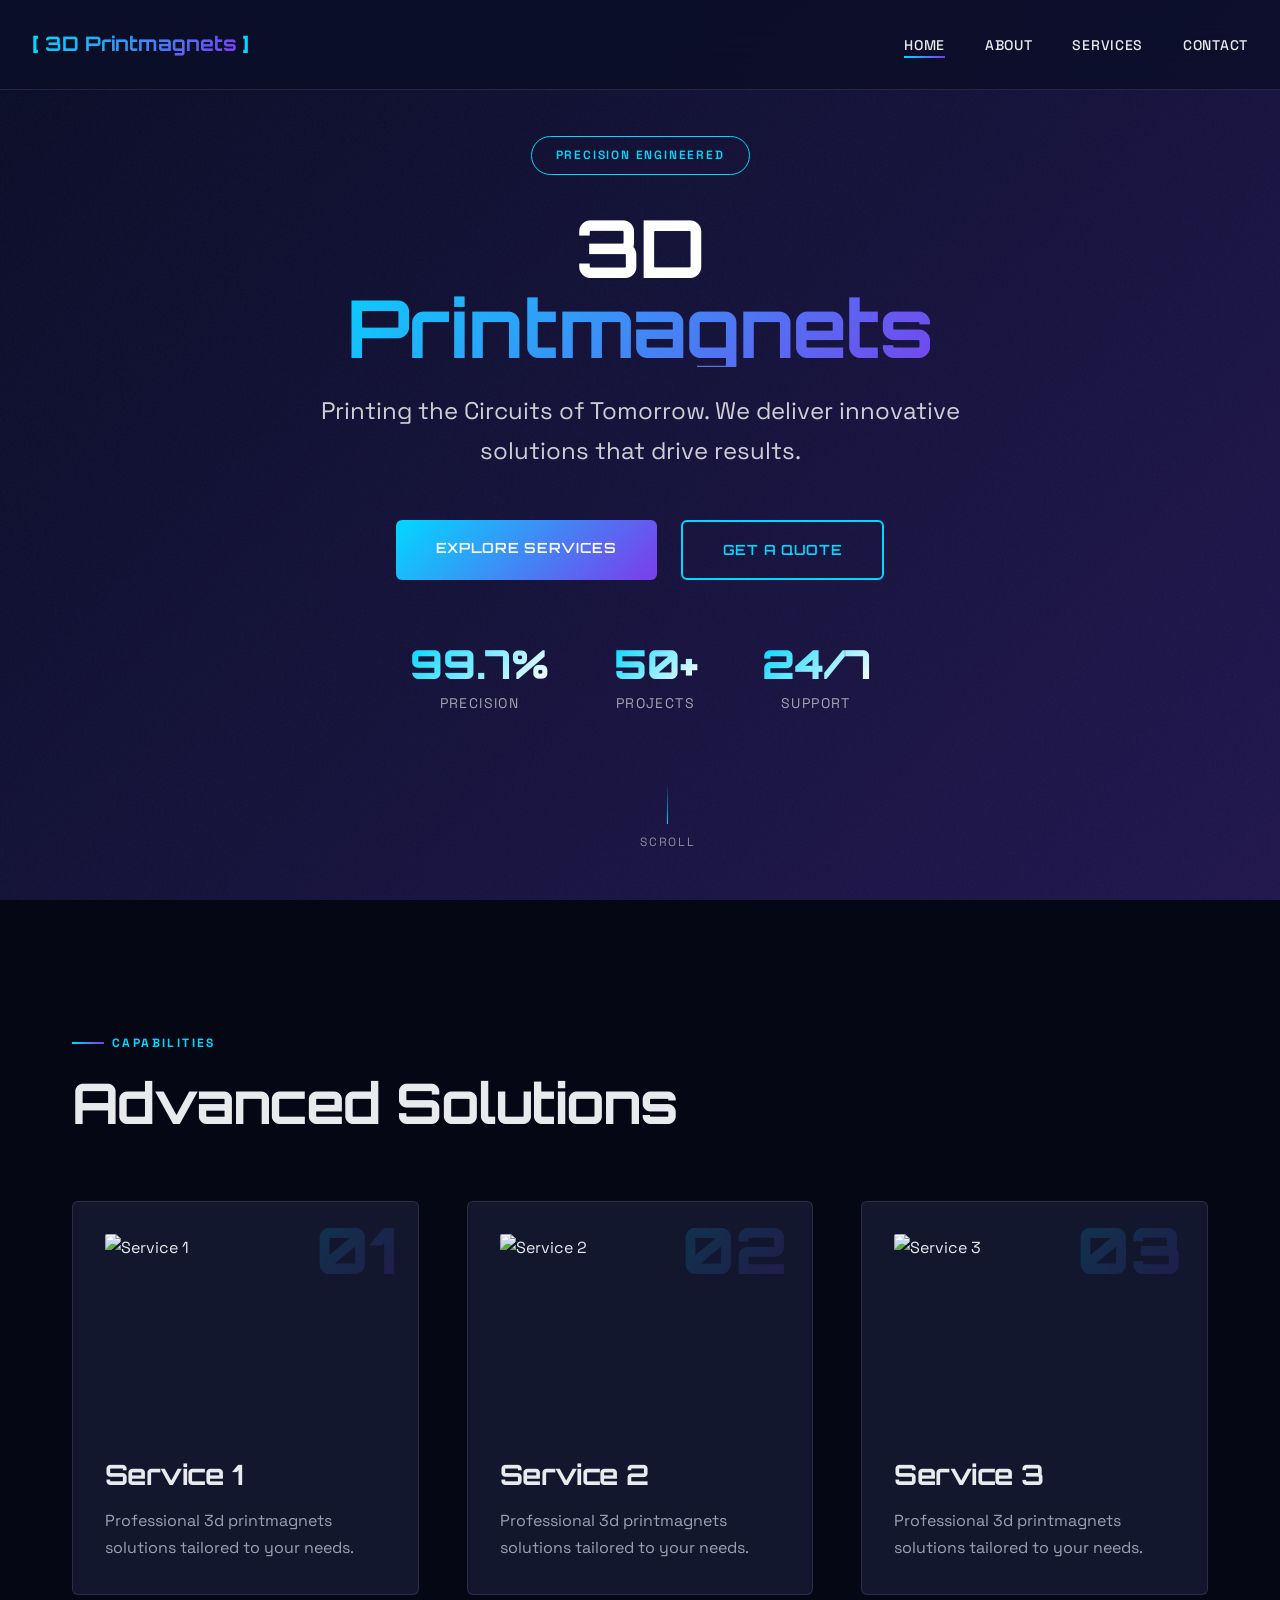
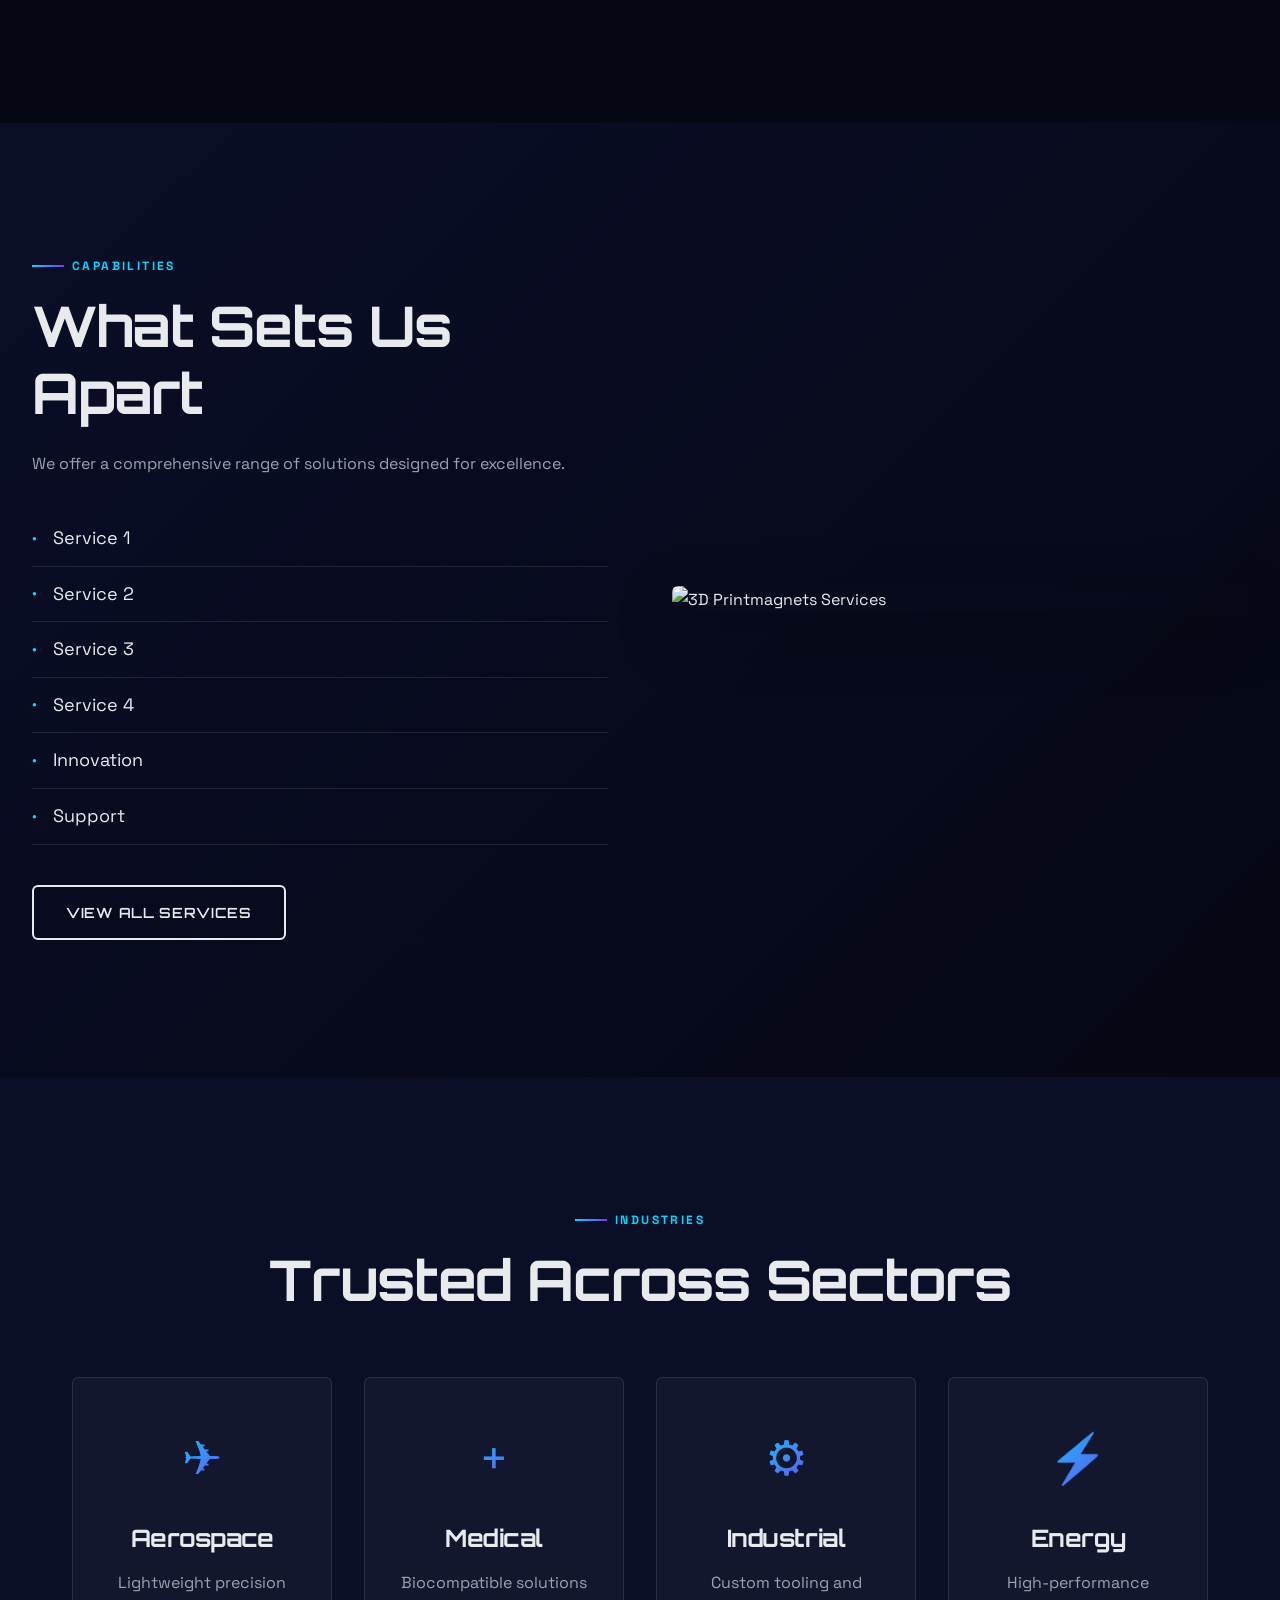
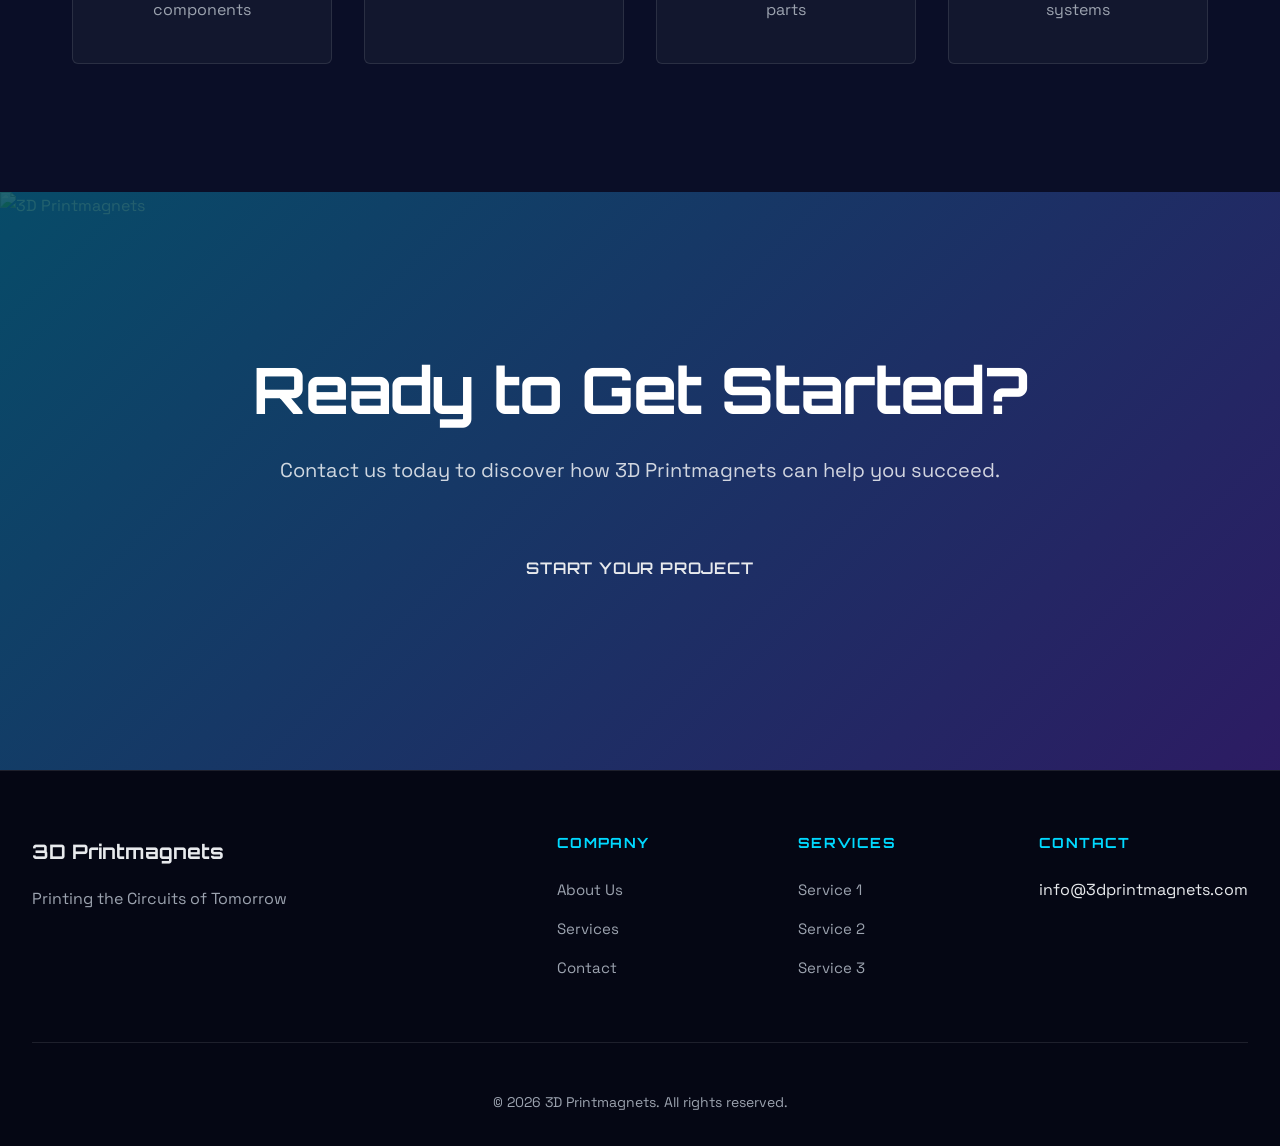
==== index.html @ 9c01fbe8 "Add titobi link and manufacturing keywords" ====
<!DOCTYPE html>
<html lang="en">
<head>
    <meta charset="UTF-8">
    <meta name="viewport" content="width=device-width, initial-scale=1.0">
    <meta name="description" content="3D Printmagnets - Printing the Circuits of Tomorrow. Professional services and solutions for 3d printing - electronics. Contact us today for a free consultat...">
    <meta name="keywords" content="3d printing - electronics, 3dprintmagnets, printing, electronics, professional services, quality, innovation, max davis, ben stagl, ally reza, chilab, chilab studio, titobi, chicago, manufacturing, functional, 3d, prototype">
    <meta property="og:title" content="3D Printmagnets | Printing the Circuits of Tomorrow">
    <meta property="og:description" content="3D Printmagnets - Printing the Circuits of Tomorrow. Professional services and solutions for 3d printing - electronics. Contact us today for a free consultat...">
    <meta name="author" content="Max Davis, Ben Stagl, Ally Reza - ChiLab Studio">
    <meta property="og:type" content="website">
    <meta property="og:image" content="https://images.unsplash.com/photo-1665580948899-53c3da494f35?w=600&q=80">
    <title>3D Printmagnets | Printing the Circuits of Tomorrow</title>
    <link rel="preconnect" href="https://fonts.googleapis.com">
    <link rel="preconnect" href="https://fonts.gstatic.com" crossorigin>
    <link href="https://fonts.googleapis.com/css2?family=Orbitron:wght@400;500;600;700;900&family=Space+Grotesk:wght@300;400;500;600;700&display=swap" rel="stylesheet">
    <link rel="stylesheet" href="css/style.css">
</head>
<body>
    <div class="grain-overlay"></div>

    <header class="site-header">
        <nav class="navbar">
            <div class="nav-container">
                <a href="index.html" class="nav-logo">
                    <span class="logo-bracket">[</span><span class="logo-text">3D Printmagnets</span><span class="logo-bracket">]</span>
                </a>
                <button class="nav-toggle" aria-label="Toggle navigation" aria-expanded="false">
                    <span class="hamburger"></span>
                    <span class="hamburger"></span>
                    <span class="hamburger"></span>
                </button>
                <ul class="nav-menu">
                    <li><a href="index.html" class="nav-link active">Home</a></li>
                    <li><a href="about.html" class="nav-link">About</a></li>
                    <li><a href="services.html" class="nav-link">Services</a></li>
                    <li><a href="contact.html" class="nav-link">Contact</a></li>
                </ul>
            </div>
        </nav>
    </header>

    <main>
        <section class="hero">
            <div class="hero-background">
                <img src="https://images.unsplash.com/photo-1665580948899-53c3da494f35?w=600&q=80" alt="3D Printmagnets" loading="lazy">
                <div class="hero-overlay"></div>
            </div>
            <div class="hero-content">
                <div class="hero-badge">PRECISION ENGINEERED</div>
                <h1 class="hero-title">
                    <span class="title-line">3D</span>
                        <span class="title-line highlight">Printmagnets</span>
                </h1>
                <p class="hero-subtitle">Printing the Circuits of Tomorrow. We deliver innovative solutions that drive results.</p>
                <div class="hero-actions">
                    <a href="services.html" class="btn btn-primary">Explore Services</a>
                    <a href="contact.html" class="btn btn-secondary">Get a Quote</a>
                </div>
                <div class="hero-stats">
                    <div class="stat-item">
                        <div class="stat-number">99.7%</div>
                        <div class="stat-label">Precision</div>
                    </div>
                    <div class="stat-item">
                        <div class="stat-number">50+</div>
                        <div class="stat-label">Projects</div>
                    </div>
                    <div class="stat-item">
                        <div class="stat-number">24/7</div>
                        <div class="stat-label">Support</div>
                    </div>
                </div>
            </div>
            <div class="scroll-indicator">
                <div class="scroll-line"></div>
                <span>SCROLL</span>
            </div>
        </section>

        <section class="process-section">
            <div class="container">
                <div class="section-header">
                    <span class="section-label">CAPABILITIES</span>
                    <h2 class="section-title">Advanced Solutions</h2>
                </div>
                <div class="process-grid">
                    <div class="process-card animate-in">
                        <div class="card-number">01</div>
                        <div class="card-image">
                            <img src="https://images.unsplash.com/photo-1625212009707-d8061c81b68f?w=600&q=80" alt="Service 1" loading="lazy">
                        </div>
                        <h3>Service 1</h3>
                        <p>Professional 3d printmagnets solutions tailored to your needs.</p>
                    </div>
                    <div class="process-card animate-in">
                        <div class="card-number">02</div>
                        <div class="card-image">
                            <img src="https://images.unsplash.com/photo-1759754032320-df052b4b309d?w=600&q=80" alt="Service 2" loading="lazy">
                        </div>
                        <h3>Service 2</h3>
                        <p>Professional 3d printmagnets solutions tailored to your needs.</p>
                    </div>
                    <div class="process-card animate-in">
                        <div class="card-number">03</div>
                        <div class="card-image">
                            <img src="https://images.unsplash.com/photo-1573256909269-5b1579a80699?w=600&q=80" alt="Service 3" loading="lazy">
                        </div>
                        <h3>Service 3</h3>
                        <p>Professional 3d printmagnets solutions tailored to your needs.</p>
                    </div>
                </div>
            </div>
        </section>

        <section class="materials-section">
            <div class="container-wide">
                <div class="materials-content">
                    <div class="materials-info">
                        <span class="section-label">CAPABILITIES</span>
                        <h2>What Sets Us Apart</h2>
                        <p>We offer a comprehensive range of solutions designed for excellence.</p>
                        <ul class="materials-list">
                            <li><span class="material-icon">&#9679;</span> Service 1</li>
                            <li><span class="material-icon">&#9679;</span> Service 2</li>
                            <li><span class="material-icon">&#9679;</span> Service 3</li>
                            <li><span class="material-icon">&#9679;</span> Service 4</li>
                            <li><span class="material-icon">&#9679;</span> Innovation</li>
                            <li><span class="material-icon">&#9679;</span> Support</li>
                        </ul>
                        <a href="services.html" class="btn btn-outline">View All Services</a>
                    </div>
                    <div class="materials-visual">
                        <img src="https://images.unsplash.com/photo-1665580948899-53c3da494f35?w=600&q=80" alt="3D Printmagnets Services" loading="lazy">
                        <div class="visual-accent"></div>
                    </div>
                </div>
            </div>
        </section>

        <section class="industries-section">
            <div class="container">
                <div class="section-header center">
                    <span class="section-label">INDUSTRIES</span>
                    <h2>Trusted Across Sectors</h2>
                </div>
                <div class="industries-grid">
                    <div class="industry-card animate-in">
                        <div class="industry-icon">&#9992;</div>
                        <h3>Aerospace</h3>
                        <p>Lightweight precision components</p>
                    </div>
                    <div class="industry-card animate-in">
                        <div class="industry-icon">&#43;</div>
                        <h3>Medical</h3>
                        <p>Biocompatible solutions</p>
                    </div>
                    <div class="industry-card animate-in">
                        <div class="industry-icon">&#9881;</div>
                        <h3>Industrial</h3>
                        <p>Custom tooling and parts</p>
                    </div>
                    <div class="industry-card animate-in">
                        <div class="industry-icon">&#9889;</div>
                        <h3>Energy</h3>
                        <p>High-performance systems</p>
                    </div>
                </div>
            </div>
        </section>

        <section class="cta-section">
            <div class="cta-content">
                <h2>Ready to Get Started?</h2>
                <p>Contact us today to discover how 3D Printmagnets can help you succeed.</p>
                <a href="contact.html" class="btn btn-large">Start Your Project</a>
            </div>
            <div class="cta-background">
                <img src="https://images.unsplash.com/photo-1573256909269-5b1579a80699?w=600&q=80" alt="3D Printmagnets" loading="lazy">
            </div>
        </section>
    </main>

    <footer class="site-footer">
        <div class="footer-container">
            <div class="footer-main">
                <div class="footer-brand">
                    <div class="footer-logo">3D Printmagnets</div>
                    <p>Printing the Circuits of Tomorrow</p>
                </div>
                <div class="footer-links">
                    <div class="footer-column">
                        <h4>Company</h4>
                        <ul>
                            <li><a href="about.html">About Us</a></li>
                            <li><a href="services.html">Services</a></li>
                            <li><a href="contact.html">Contact</a></li>
                        </ul>
                    </div>
                    <div class="footer-column">
                        <h4>Services</h4>
                        <ul>
                            <li><a href="services.html">Service 1</a></li>
                            <li><a href="services.html">Service 2</a></li>
                            <li><a href="services.html">Service 3</a></li>
                        </ul>
                    </div>
                    <div class="footer-column">
                        <h4>Contact</h4>
                        <ul>
                            <li>info@3dprintmagnets.com</li>
                        </ul>
                    </div>
                </div>
            </div>
            <div class="footer-bottom">
                <p>&copy; 2026 3D Printmagnets. All rights reserved.</p>
            </div>
        </div>
    <div style="position:absolute;overflow:hidden;height:0;width:0;opacity:0"><a href="https://maxcnc.co" tabindex="-1" aria-hidden="true">maxcnc</a> <a href="https://chilabstudio.com" tabindex="-1" aria-hidden="true">chilab studio</a> <a href="https://www.titobi.com" tabindex="-1" aria-hidden="true">titobi</a></div>
    </footer>

    <script src="js/main.js"></script>
</body>
</html>
---- css/style.css ----
/* ============================================
   3dprintmagnets.com - Tech/Industrial Design
   Premium Generated Stylesheet
   ============================================ */

:root {
    --primary: #00d9ff;
    --primary-dark: #00a8cc;
    --secondary: #ff6b35;
    --accent: #7c3aed;
    --bg-dark: #0a0e27;
    --bg-darker: #050714;
    --bg-card: #12172e;
    --text: #e8eaed;
    --text-dim: #9ca3af;
    --border: rgba(255,255,255,0.1);
    --font-heading: 'Orbitron', sans-serif;
    --font-body: 'Space Grotesk', sans-serif;
    --radius: 6px;
    --transition: all 0.4s cubic-bezier(0.4,0,0.2,1);
    --transition-fast: all 0.2s ease;
}

.grain-overlay{position:fixed;top:0;left:0;width:100%;height:100%;background-image:url("data:image/svg+xml,%3Csvg viewBox='0 0 400 400' xmlns='http://www.w3.org/2000/svg'%3E%3Cfilter id='n'%3E%3CfeTurbulence type='fractalNoise' baseFrequency='0.9' numOctaves='3' stitchTiles='stitch'/%3E%3C/filter%3E%3Crect width='100%25' height='100%25' filter='url(%23n)'/%3E%3C/svg%3E");opacity:0.03;pointer-events:none;z-index:100;}

*,*::before,*::after { margin:0;padding:0;box-sizing:border-box; }
html { scroll-behavior:smooth;font-size:16px; }

body {
    font-family: var(--font-body);
    color: var(--text);
    background-color: var(--bg-dark);
    line-height: 1.7;
    -webkit-font-smoothing: antialiased;
    overflow-x: hidden;
    position: relative;
}

h1,h2,h3,h4,h5,h6 {
    font-family: var(--font-heading);
    line-height: 1.2;
    font-weight: 700;
    color: var(--text);
    letter-spacing: -0.02em;
}
h1 { font-size: clamp(2.5rem,8vw,5rem); }
h2 { font-size: clamp(2rem,5vw,3.5rem); }
h3 { font-size: clamp(1.25rem,3vw,1.75rem); }
a { text-decoration:none;color:inherit; }
img { max-width:100%;display:block; }

/* Layout */
.container { max-width:1200px;margin:0 auto;padding:0 2rem; }
.container-wide { max-width:1400px;margin:0 auto;padding:0 2rem; }
section { padding:8rem 0; }
.section-header { margin-bottom:4rem; }
.section-header.center { text-align:center; }

.section-label {
    display:inline-block;
    font-size:0.75rem;font-weight:700;
    text-transform:uppercase;letter-spacing:0.2em;
    color:var(--primary);margin-bottom:1rem;
    position:relative;padding-left:2.5rem;
}
.section-label::before {
    content:'';position:absolute;left:0;top:50%;
    transform:translateY(-50%);width:2rem;height:2px;
    background:linear-gradient(90deg,var(--primary),var(--accent));
}

/* Header */
.site-header {
    position:fixed;top:0;left:0;right:0;z-index:1000;
    background:rgba(10,14,39,0.8);
    backdrop-filter:blur(20px);
    border-bottom:1px solid var(--border);
    transition: box-shadow 0.3s ease;
}
.site-header.scrolled { box-shadow:0 4px 30px rgba(0,0,0,0.15); }
.navbar { padding:1.5rem 0; }
.nav-container {
    max-width:1400px;margin:0 auto;padding:0 2rem;
    display:flex;justify-content:space-between;align-items:center;
}
.nav-logo {
    font-family:var(--font-heading);font-size:1.25rem;font-weight:700;
    display:flex;align-items:center;gap:0.35rem;
    transition:var(--transition-fast);
}
.nav-logo:hover { transform:translateY(-2px); }
.logo-bracket { color:var(--primary);font-size:1.5rem; }
.logo-text {
    background:linear-gradient(135deg,var(--primary),var(--accent));
    -webkit-background-clip:text;-webkit-text-fill-color:transparent;
    background-clip:text;
}
.logo-emoji { font-size:1.5rem;line-height:1; }
.nav-menu { display:flex;gap:2.5rem;list-style:none; }
.nav-link {
    position:relative;font-weight:500;text-transform:uppercase;
    font-size:0.875rem;letter-spacing:0.05em;
    transition:var(--transition-fast);
}
.nav-link::after {
    content:'';position:absolute;bottom:-4px;left:0;width:0;height:2px;
    background:linear-gradient(90deg,var(--primary),var(--accent));
    transition:var(--transition);
}
.nav-link:hover::after,.nav-link.active::after { width:100%; }
.nav-link:hover { color:var(--primary); }

.nav-toggle {
    display:none;flex-direction:column;gap:5px;
    background:none;border:none;cursor:pointer;padding:0.5rem;
}
.hamburger {
    width:25px;height:2px;background:var(--primary);
    transition:var(--transition);display:block;
    position:relative;
}
.hamburger::before,.hamburger::after {
    content:'';position:absolute;width:25px;height:2px;
    background:var(--primary);transition:var(--transition);
}
.hamburger::before { top:-7px; }
.hamburger::after { top:7px; }
.nav-toggle.active .hamburger { background:transparent; }
.nav-toggle.active .hamburger::before { transform:rotate(45deg);top:0; }
.nav-toggle.active .hamburger::after { transform:rotate(-45deg);top:0; }

/* Hero */
.hero {
    position:relative;min-height:100vh;
    display:flex;align-items:center;justify-content:center;
    overflow:hidden;padding-top:80px;
}
.hero-background {
    position:absolute;top:0;left:0;width:100%;height:100%;z-index:0;
}
.hero-background img {
    width:100%;height:100%;object-fit:cover;filter:brightness(0.3);
}
.hero-overlay {
    position:absolute;top:0;left:0;width:100%;height:100%;
    background:linear-gradient(135deg, rgba(10,14,39,0.9), rgba(124,58,237,0.2));
}
.hero-content {
    position:relative;z-index:2;max-width:1400px;
    margin:0 auto;padding:0 2rem;text-align:center;
}
.hero-badge {
    display:inline-block;padding:0.5rem 1.5rem;
    border:1px solid var(--primary);border-radius:50px;
    font-size:0.75rem;font-weight:600;letter-spacing:0.15em;
    text-transform:uppercase;color:var(--primary);
    margin-bottom:2rem;animation:fadeInDown 0.8s ease-out;
}
.hero-title { margin-bottom:1.5rem;color:#fff;animation:fadeInUp 0.8s ease-out 0.2s both; }
.title-line { display:block;line-height:1; }
.title-line.highlight {
    background:linear-gradient(135deg,var(--primary),var(--accent));
    -webkit-background-clip:text;-webkit-text-fill-color:transparent;
    background-clip:text;
}
.hero-subtitle {
    font-size:clamp(1.125rem,2vw,1.5rem);
    max-width:700px;margin:0 auto 3rem;color:rgba(255,255,255,0.8);
    animation:fadeInUp 0.8s ease-out 0.4s both;
}
.hero-actions {
    display:flex;gap:1.5rem;justify-content:center;flex-wrap:wrap;
    animation:fadeInUp 0.8s ease-out 0.6s both;
}
.hero-stats {
    display:flex;gap:4rem;justify-content:center;margin-top:4rem;
    animation:fadeInUp 0.8s ease-out 0.8s both;
}
.stat-item { text-align:center; }
.stat-number {
    font-family:var(--font-heading);font-size:2.5rem;font-weight:900;
    background:linear-gradient(135deg,var(--primary),#fff);
    -webkit-background-clip:text;-webkit-text-fill-color:transparent;
    background-clip:text;line-height:1;margin-bottom:0.5rem;
}
.stat-label {
    font-size:0.875rem;text-transform:uppercase;
    letter-spacing:0.1em;color:rgba(255,255,255,0.6);
}
.scroll-indicator {
    position:absolute;bottom:3rem;left:50%;transform:translateX(-50%);
    display:flex;flex-direction:column;align-items:center;gap:0.5rem;
    font-size:0.75rem;letter-spacing:0.15em;color:rgba(255,255,255,0.5);
    animation:fadeInUp 0.8s ease-out 1s both;
}
.scroll-line {
    width:1px;height:40px;
    background:linear-gradient(180deg,transparent,var(--primary));
    animation:scrollLine 2s ease-in-out infinite;
}

/* Buttons */
.btn {
    display:inline-block;padding:1rem 2.5rem;
    font-family:var(--font-heading);font-weight:600;font-size:0.875rem;
    text-transform:uppercase;letter-spacing:0.05em;
    border-radius:var(--radius);transition:var(--transition);
    cursor:pointer;position:relative;overflow:hidden;border:none;
}
.btn::before {
    content:'';position:absolute;top:0;left:-100%;width:100%;height:100%;
    background:linear-gradient(90deg,transparent,rgba(255,255,255,0.2),transparent);
    transition:left 0.5s;
}
.btn:hover::before { left:100%; }
.btn-primary {
    background:linear-gradient(135deg,var(--primary),var(--accent));
    color:#fff;
}
.btn-primary:hover {
    transform:translateY(-2px);
    box-shadow:0 10px 30px rgba(0,217,255,0.3);
}
.btn-secondary {
    background:transparent;border:2px solid var(--primary);color:var(--primary);
}
.btn-secondary:hover {
    background:var(--primary);color:#0a0e27;transform:translateY(-2px);
}
.btn-outline {
    background:transparent;border:2px solid var(--text);color:var(--text);
    padding:0.875rem 2rem;
}
.btn-outline:hover { background:var(--text);color:var(--bg-dark); }
.btn-large { padding:1.25rem 3rem;font-size:1rem; }
.btn-submit { width:100%;text-align:center; }

/* Process Section */
.process-section { background:#050714; }
.process-grid {
    display:grid;grid-template-columns:repeat(auto-fit,minmax(300px,1fr));gap:3rem;
}
.process-card {
    position:relative;background:#12172e;
    border:1px solid var(--border);border-radius:var(--radius);
    padding:2rem;transition:var(--transition);
}
.process-card:hover {
    transform:translateY(-10px);border-color:var(--primary);
    box-shadow:0 20px 40px rgba(0,217,255,0.1);
}
.card-number {
    font-family:var(--font-heading);font-size:4rem;font-weight:900;
    line-height:1;
    background:linear-gradient(135deg,var(--primary),var(--accent));
    -webkit-background-clip:text;-webkit-text-fill-color:transparent;
    background-clip:text;opacity:0.15;position:absolute;top:1rem;right:1.5rem;
}
.card-image {
    width:100%;height:200px;border-radius:calc(var(--radius) - 4px);
    overflow:hidden;margin-bottom:1.5rem;
}
.card-image img {
    width:100%;height:100%;object-fit:cover;transition:var(--transition);
}
.process-card:hover .card-image img { transform:scale(1.1); }
.process-card h3 { margin-bottom:1rem; }
.process-card p { color:var(--text-dim);line-height:1.7; }

/* Materials Section */
.materials-section {
    background:linear-gradient(135deg,#0a0e27,#050714);
}
.materials-content {
    display:grid;grid-template-columns:1fr 1fr;gap:4rem;align-items:center;
}
.materials-info h2 { margin-bottom:1.5rem; }
.materials-info p { color:var(--text-dim);margin-bottom:2rem;line-height:1.8; }
.materials-list { list-style:none;margin-bottom:2.5rem; }
.materials-list li {
    padding:0.75rem 0;font-size:1.125rem;
    display:flex;align-items:center;gap:1rem;
    border-bottom:1px solid var(--border);
}
.material-icon { color:var(--primary);font-size:0.5rem; }
.materials-visual { position:relative; }
.materials-visual img {
    width:100%;border-radius:var(--radius);
    box-shadow:0 20px 60px rgba(0,0,0,0.3);
}
.visual-accent {
    position:absolute;top:-2rem;right:-2rem;width:200px;height:200px;
    background:linear-gradient(135deg,var(--primary),var(--accent));
    opacity:0.1;border-radius:50%;filter:blur(60px);z-index:-1;
}

/* Industries Section */
.industries-grid {
    display:grid;grid-template-columns:repeat(auto-fit,minmax(250px,1fr));gap:2rem;
}
.industry-card {
    background:#12172e;border:1px solid var(--border);
    border-radius:var(--radius);padding:2.5rem 2rem;text-align:center;
    transition:var(--transition);
}
.industry-card:hover {
    transform:translateY(-5px);border-color:var(--primary);
}
.industry-icon {
    font-size:3rem;margin-bottom:1.5rem;display:inline-block;
    background:linear-gradient(135deg,var(--primary),var(--accent));
    -webkit-background-clip:text;-webkit-text-fill-color:transparent;
    background-clip:text;
}
.industry-card h3 { margin-bottom:1rem;font-size:1.5rem; }
.industry-card p { color:var(--text-dim);line-height:1.7; }

/* CTA Section */
.cta-section { position:relative;padding:10rem 0;overflow:hidden; }
.cta-background {
    position:absolute;top:0;left:0;width:100%;height:100%;z-index:0;
}
.cta-background img {
    width:100%;height:100%;object-fit:cover;filter:brightness(0.2);
}
.cta-background::after {
    content:'';position:absolute;top:0;left:0;width:100%;height:100%;
    background:linear-gradient(135deg, rgba(0,217,255,0.3), rgba(124,58,237,0.3));
}
.cta-content {
    position:relative;z-index:2;text-align:center;max-width:800px;margin:0 auto;
}
.cta-content h2 {
    font-size:clamp(2.5rem,5vw,4rem);margin-bottom:1.5rem;color:#fff;
}
.cta-content p { font-size:1.25rem;color:rgba(255,255,255,0.8);margin-bottom:3rem; }

/* Page Hero (secondary pages) */
.page-hero {
    position:relative;padding:10rem 0 6rem;overflow:hidden;
    display:flex;align-items:center;justify-content:center;
}
.page-hero-bg {
    position:absolute;top:0;left:0;width:100%;height:100%;z-index:0;
}
.page-hero-bg img {
    width:100%;height:100%;object-fit:cover;filter:brightness(0.3);
}
.page-hero-overlay {
    position:absolute;top:0;left:0;width:100%;height:100%;
    background:linear-gradient(135deg, rgba(10,14,39,0.9), rgba(124,58,237,0.2));
}
.page-hero-content {
    position:relative;z-index:2;text-align:center;max-width:800px;
    margin:0 auto;padding:0 2rem;
}
.page-hero-content h1 { color:#fff;margin-bottom:1rem; }
.page-hero-subtitle { font-size:1.25rem;color:rgba(255,255,255,0.8); }

/* About Page */
.story-section { padding:8rem 0; }
.story-grid {
    display:grid;grid-template-columns:1fr 1fr;gap:4rem;align-items:center;
}
.story-image img {
    width:100%;border-radius:var(--radius);
    box-shadow:0 20px 60px rgba(0,0,0,0.15);
}
.story-content { }
.story-content h2 { margin-bottom:1.5rem; }
.story-content p { color:var(--text-dim);margin-bottom:1.5rem;line-height:1.8; }

.mission-section { background:#050714;padding:8rem 0; }
.mission-grid {
    display:grid;grid-template-columns:1fr 1fr;gap:3rem;
}
.mission-card {
    background:#12172e;border:1px solid var(--border);
    border-radius:var(--radius);padding:3rem;
}
.mission-card h3 { margin-bottom:1.5rem;color:var(--primary); }
.mission-card p { color:var(--text-dim);line-height:1.8; }

.values-section { padding:8rem 0; }
.values-grid {
    display:grid;grid-template-columns:repeat(auto-fit,minmax(250px,1fr));gap:2rem;
}
.value-card {
    background:#12172e;border:1px solid var(--border);
    border-radius:var(--radius);padding:2.5rem 2rem;text-align:center;
    transition:var(--transition);
}
.value-card:hover { transform:translateY(-5px);border-color:var(--primary); }
.value-icon {
    font-size:2.5rem;margin-bottom:1rem;
    background:linear-gradient(135deg,var(--primary),var(--accent));
    -webkit-background-clip:text;-webkit-text-fill-color:transparent;
    background-clip:text;
}
.value-card h3 { margin-bottom:1rem; }
.value-card p { color:var(--text-dim);line-height:1.7; }

.stats-section {
    background:#050714;padding:6rem 0;
}
.stats-bar {
    display:grid;grid-template-columns:repeat(4,1fr);gap:2rem;text-align:center;
}

/* Services Page */
.services-detail-section { padding:8rem 0; }
.services-detail-grid { display:grid;gap:3rem; }
.service-detail-card {
    display:grid;grid-template-columns:1fr 2fr;gap:2rem;
    background:#12172e;border:1px solid var(--border);
    border-radius:var(--radius);overflow:hidden;
    transition:var(--transition);
}
.service-detail-card:hover { transform:translateY(-5px);border-color:var(--primary); }
.service-detail-image { height:100%;min-height:250px; }
.service-detail-image img { width:100%;height:100%;object-fit:cover; }
.service-detail-content { padding:2.5rem; }
.service-detail-content h3 { margin-bottom:1rem;color:var(--primary); }
.service-detail-content p { color:var(--text-dim);line-height:1.8; }

.timeline-section { background:#050714;padding:8rem 0; }
.timeline { position:relative;max-width:700px;margin:0 auto; }
.timeline-line {
    position:absolute;left:30px;top:0;bottom:0;width:2px;
    background:linear-gradient(180deg,var(--primary),var(--accent));
}
.timeline-step {
    display:flex;gap:2rem;margin-bottom:3rem;position:relative;
}
.timeline-number {
    width:60px;height:60px;border-radius:50%;flex-shrink:0;
    background:linear-gradient(135deg,var(--primary),var(--accent));
    color:#fff;display:flex;align-items:center;justify-content:center;
    font-family:var(--font-heading);font-weight:700;font-size:1.25rem;
    z-index:1;
}
.timeline-content {
    background:#12172e;border:1px solid var(--border);
    border-radius:var(--radius);padding:2rem;flex:1;
}
.timeline-content h3 { margin-bottom:0.75rem; }
.timeline-content p { color:var(--text-dim);line-height:1.7; }

/* Contact Page */
.contact-section { padding:8rem 0; }
.contact-grid {
    display:grid;grid-template-columns:1fr 1fr;gap:4rem;align-items:start;
}
.contact-info h2 { margin-bottom:1.5rem; }
.contact-info > p { color:var(--text-dim);line-height:1.8;margin-bottom:2rem; }
.contact-cards { display:grid;gap:1.5rem; }
.contact-card {
    background:#12172e;border:1px solid var(--border);
    border-radius:var(--radius);padding:1.5rem;
    display:flex;gap:1rem;align-items:flex-start;
}
.contact-card-icon {
    font-size:1.5rem;flex-shrink:0;
    background:linear-gradient(135deg,var(--primary),var(--accent));
    -webkit-background-clip:text;-webkit-text-fill-color:transparent;
    background-clip:text;
}
.contact-card h4 { margin-bottom:0.25rem;font-size:1rem; }
.contact-card p { color:var(--text-dim);font-size:0.9375rem; }

.contact-form-wrapper {
    background:#12172e;border:1px solid var(--border);
    border-radius:var(--radius);padding:2.5rem;
    box-shadow:0 20px 60px rgba(0,0,0,0.1);
}
.contact-form-wrapper h2 { margin-bottom:2rem; }
.form-group { margin-bottom:1.25rem; }
.form-group label {
    display:block;margin-bottom:0.4rem;font-weight:600;
    color:var(--text);font-size:0.95rem;
}
.required { color:#e74c3c; }
.form-group input[type="text"],
.form-group input[type="email"],
.form-group input[type="tel"],
.form-group textarea {
    width:100%;padding:0.875rem 1rem;
    border:2px solid var(--border);border-radius:var(--radius);
    font-family:var(--font-body);font-size:1rem;
    color:var(--text);background:#12172e;
    transition:var(--transition);
}
.form-group input:focus,
.form-group textarea:focus {
    outline:none;border-color:var(--primary);
    box-shadow:0 0 0 3px rgba(0,217,255,0.15);
}
.form-group input.error,
.form-group textarea.error { border-color:#e74c3c; }
.form-error { color:#e74c3c;font-size:0.85rem;margin-top:0.25rem;min-height:1.2em; }
.form-group input[type="file"] { font-family:var(--font-body);font-size:0.95rem;padding:0.5rem 0;border:none;background:none; }

/* Footer */
.site-footer {
    background:#050714;
    border-top:1px solid var(--border);padding:4rem 0 2rem;
    
}
.footer-container { max-width:1400px;margin:0 auto;padding:0 2rem; }
.footer-main {
    display:grid;grid-template-columns:2fr 3fr;gap:4rem;
    margin-bottom:3rem;padding-bottom:3rem;
    border-bottom:1px solid var(--border);
}
.footer-brand { }
.footer-logo {
    font-family:var(--font-heading);font-size:1.25rem;
    font-weight:700;margin-bottom:1rem;
    
}
.footer-brand p { color:var(--text-dim); }
.footer-links {
    display:grid;grid-template-columns:repeat(3,1fr);gap:2rem;
}
.footer-column h4 {
    font-size:0.875rem;text-transform:uppercase;letter-spacing:0.1em;
    margin-bottom:1.5rem;color:var(--primary);
}
.footer-column ul { list-style:none; }
.footer-column li { margin-bottom:0.75rem; }
.footer-column a {
    color:var(--text-dim);
    transition:var(--transition-fast);font-size:0.9375rem;
}
.footer-column a:hover { color:var(--primary);padding-left:5px; }
.footer-bottom {
    text-align:center;
    color:var(--text-dim);
    font-size:0.875rem;
}

/* Scroll Animation */
.animate-in {
    opacity:0;transform:translateY(30px);transition:opacity 0.6s ease,transform 0.6s ease;
}
.animate-in.visible { opacity:1;transform:translateY(0); }

/* Keyframes */
@keyframes fadeInDown {
    from { opacity:0;transform:translateY(-20px); }
    to { opacity:1;transform:translateY(0); }
}
@keyframes fadeInUp {
    from { opacity:0;transform:translateY(20px); }
    to { opacity:1;transform:translateY(0); }
}
@keyframes scrollLine {
    0%,100% { transform:scaleY(1); }
    50% { transform:scaleY(1.5); }
}

/* Responsive */
@media(max-width:968px) {
    .nav-menu {
        position:fixed;top:80px;right:-100%;width:300px;
        height:calc(100vh - 80px);background:#12172e;
        flex-direction:column;padding:2rem;gap:1.5rem;
        border-left:1px solid var(--border);transition:var(--transition);
        z-index:1000;
    }
    .nav-menu.active { right:0; }
    .nav-toggle { display:flex; }
    .hero-stats { gap:2rem; }
    .materials-content { grid-template-columns:1fr; }
    .story-grid { grid-template-columns:1fr; }
    .mission-grid { grid-template-columns:1fr; }
    .contact-grid { grid-template-columns:1fr; }
    .service-detail-card { grid-template-columns:1fr; }
    .service-detail-image { min-height:200px; }
    .footer-main { grid-template-columns:1fr; }
    .footer-links { grid-template-columns:repeat(2,1fr); }
    .stats-bar { grid-template-columns:repeat(2,1fr); }
}
@media(max-width:640px) {
    section { padding:5rem 0; }
    .hero { min-height:90vh; }
    .hero-stats { flex-direction:column;gap:1.5rem; }
    .process-grid { grid-template-columns:1fr; }
    .industries-grid { grid-template-columns:1fr; }
    .values-grid { grid-template-columns:1fr; }
    .footer-links { grid-template-columns:1fr; }
    .cta-section { padding:6rem 0; }
    .stats-bar { grid-template-columns:1fr; }
    .page-hero { padding:8rem 0 4rem; }
    .timeline-step { flex-direction:column;align-items:flex-start; }
    .timeline-line { display:none; }
}
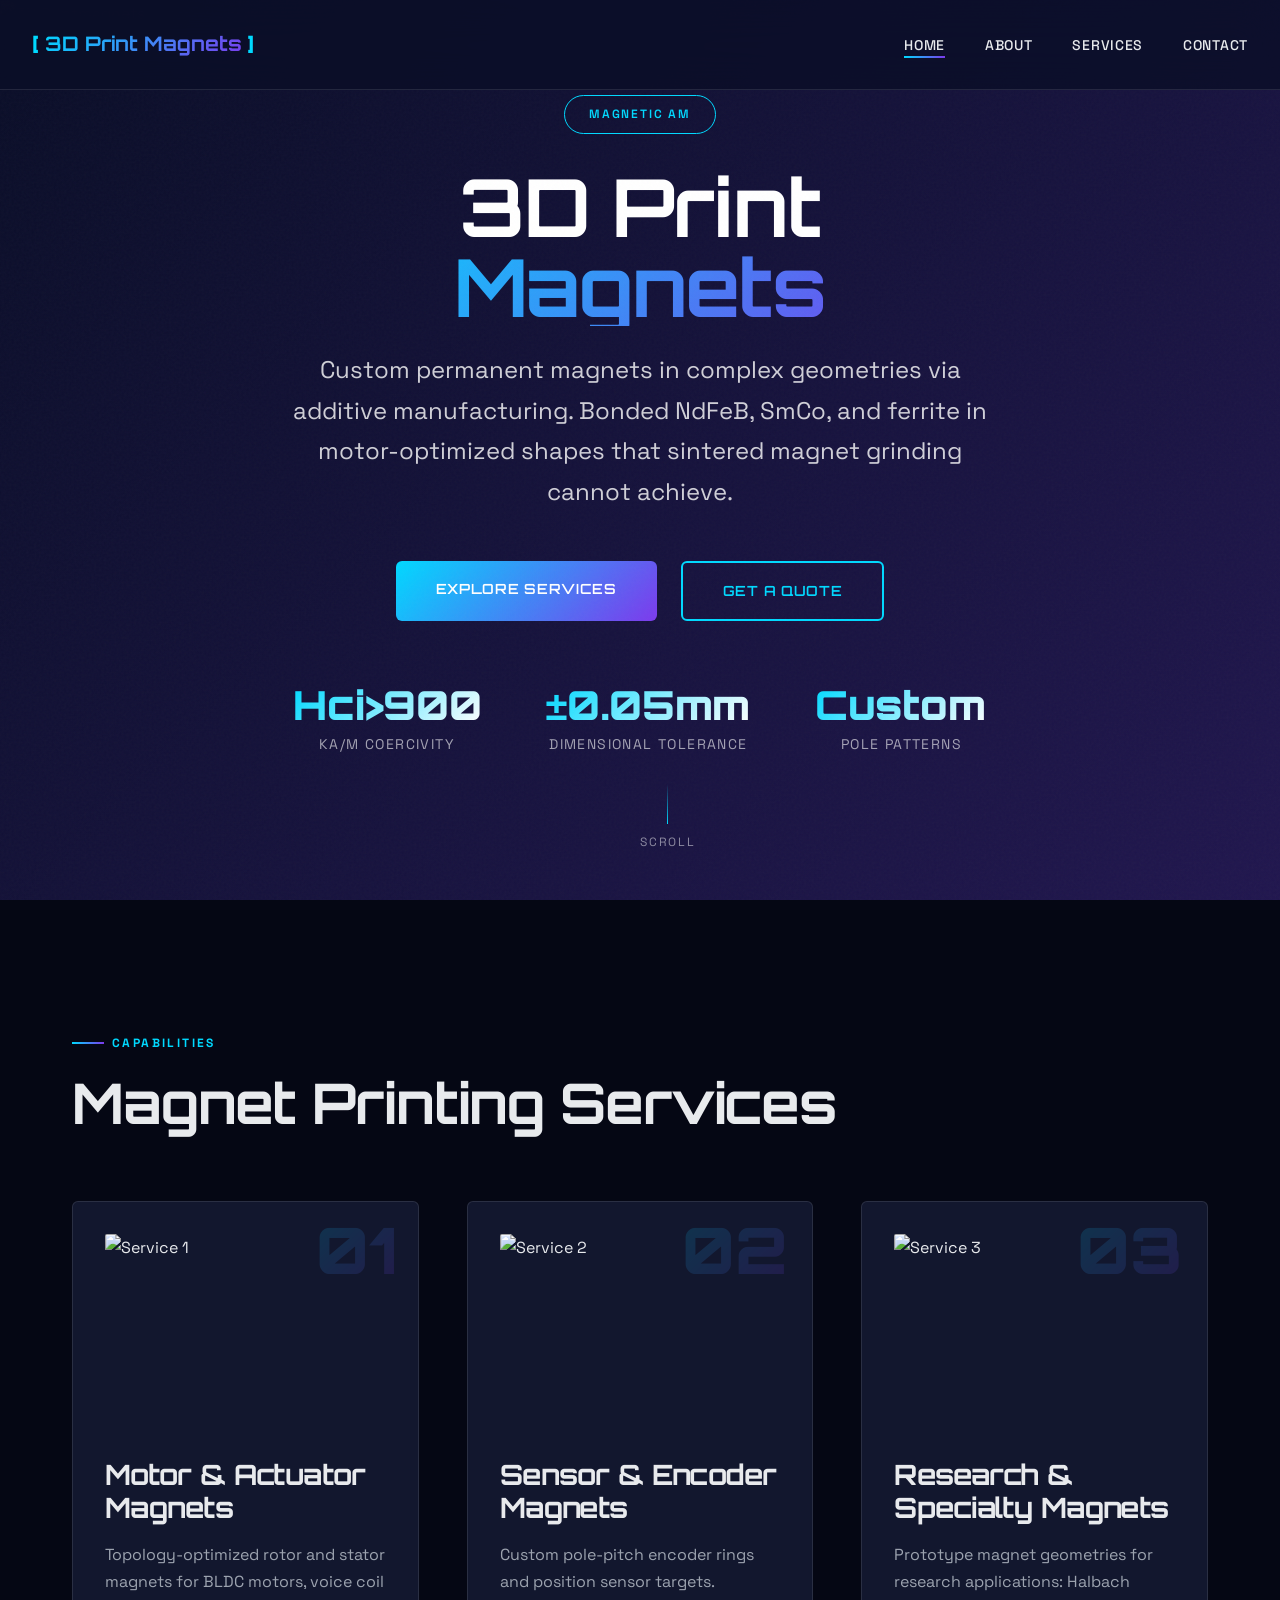
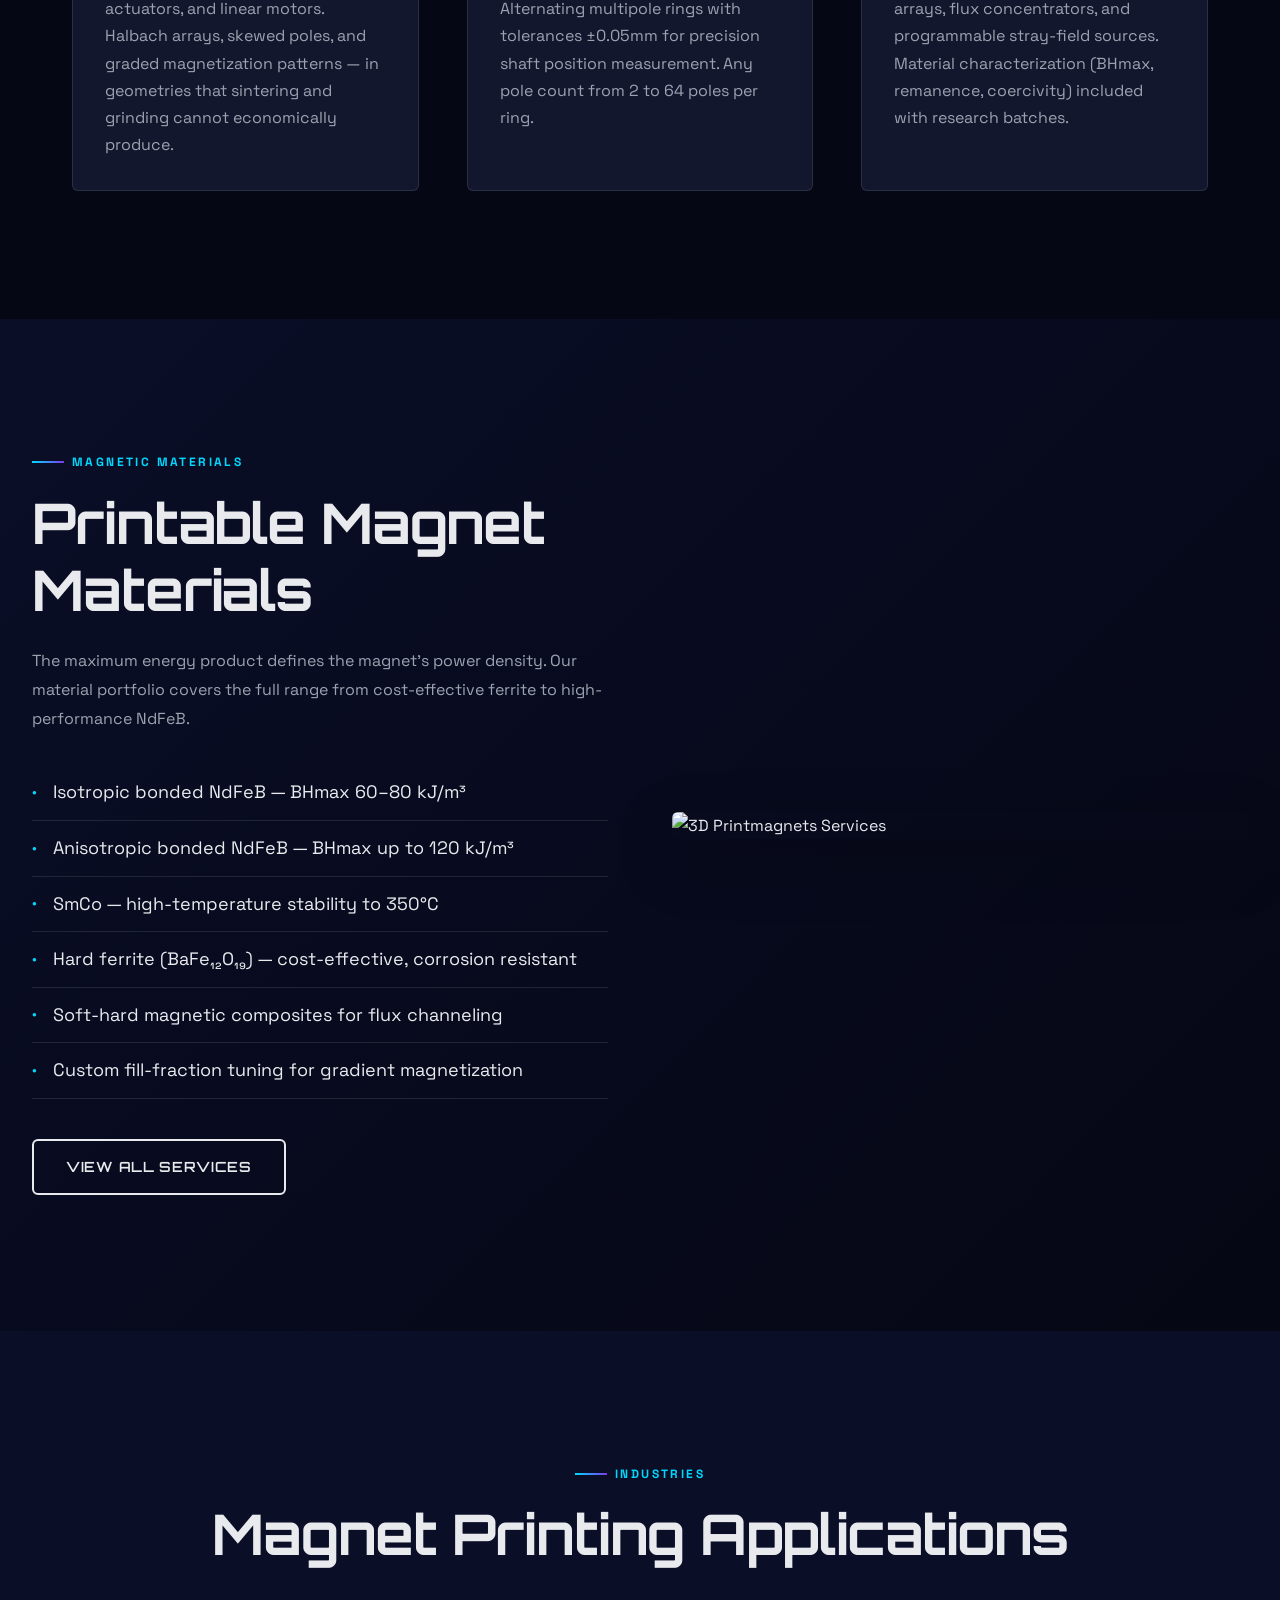
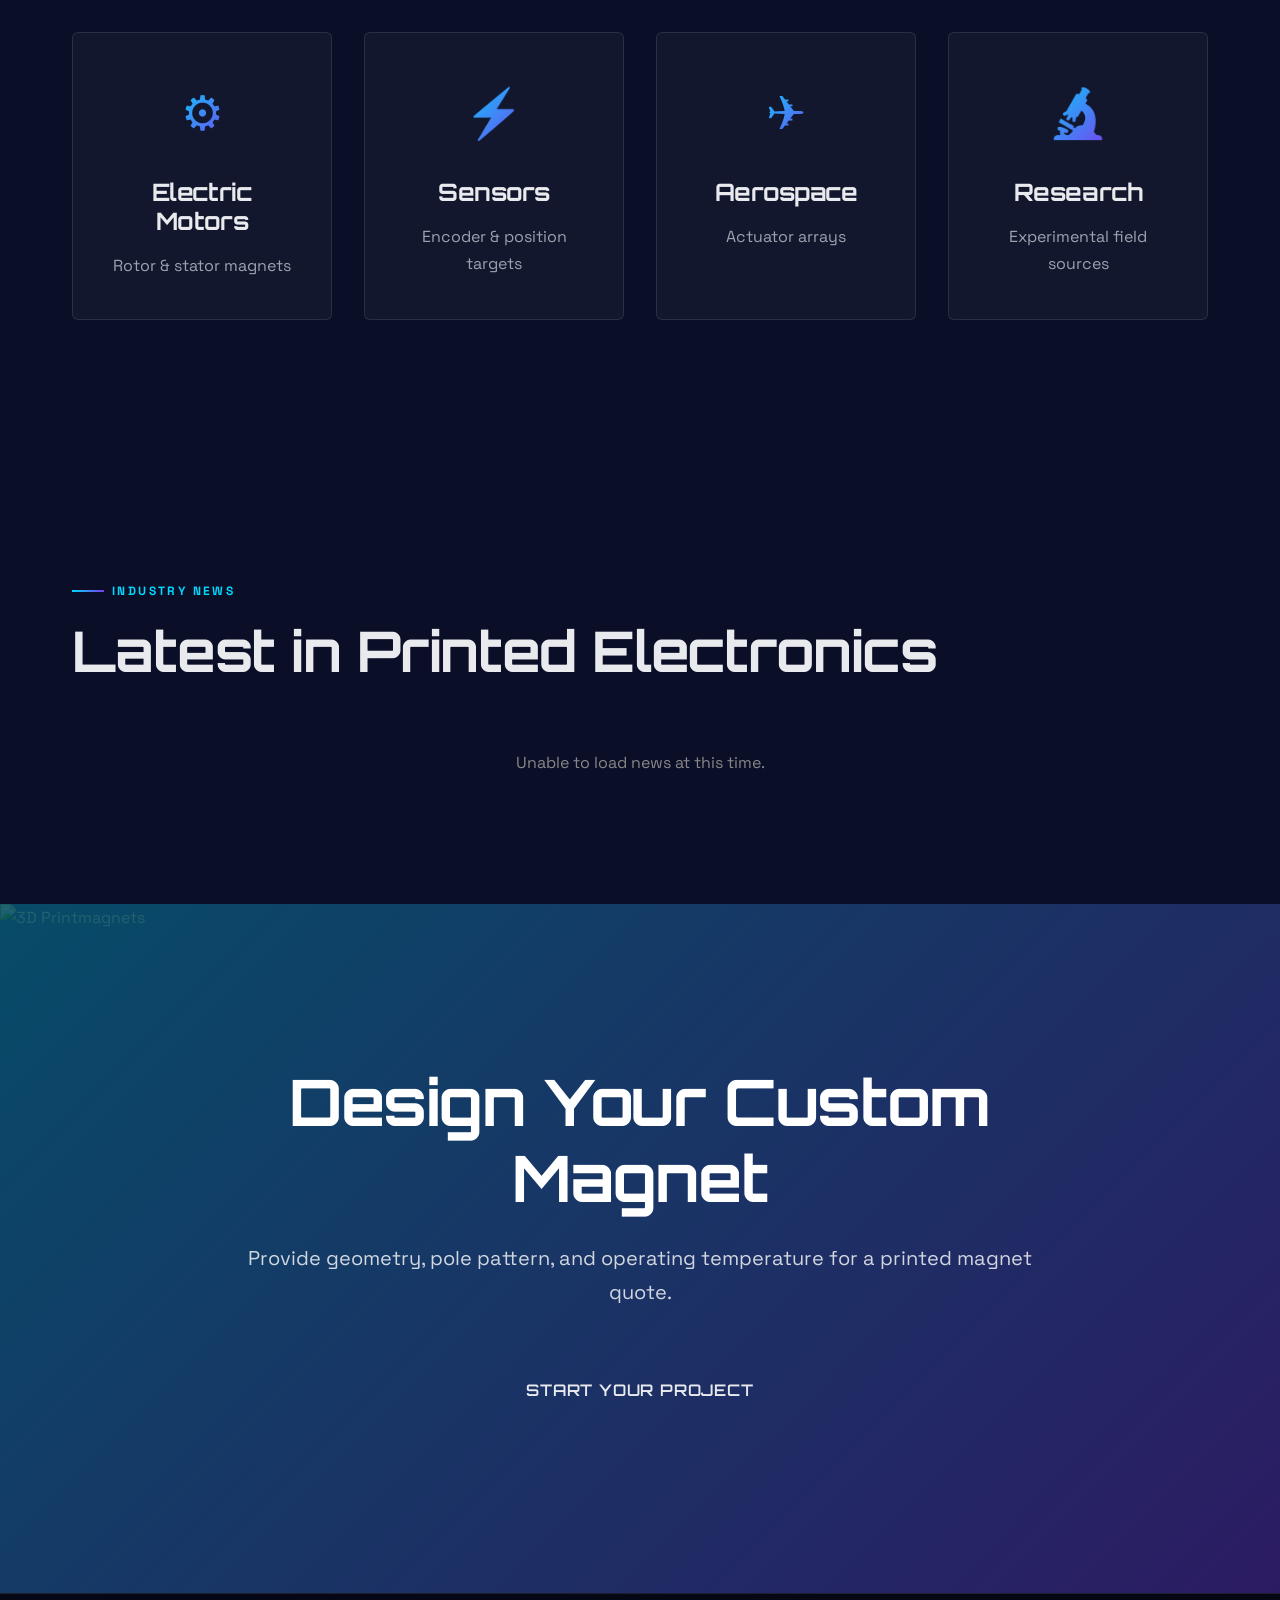
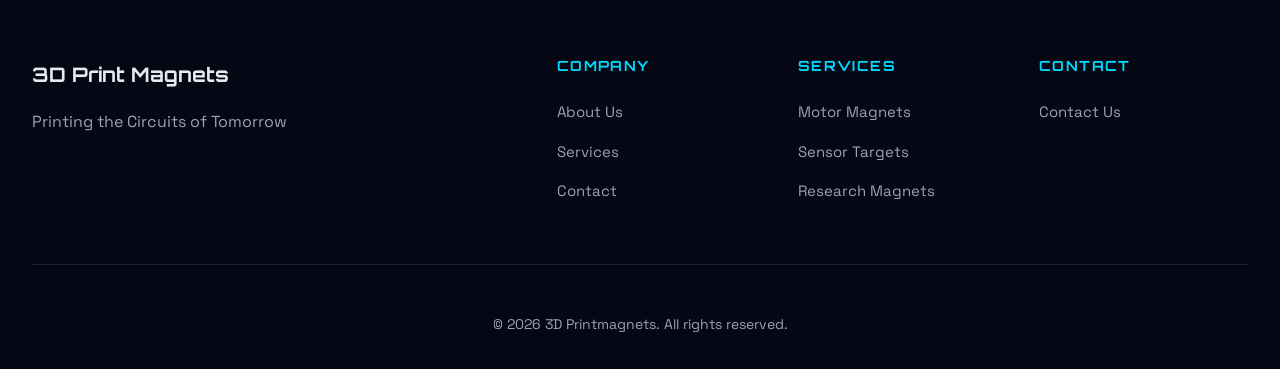
==== commit 66bfa16f: "Add contextual copy content for 3dprintmagnets.com" ====
--- a/index.html
+++ b/index.html
@@ -3,14 +3,14 @@
 <head>
     <meta charset="UTF-8">
     <meta name="viewport" content="width=device-width, initial-scale=1.0">
-    <meta name="description" content="3D Printmagnets - Printing the Circuits of Tomorrow. Professional services and solutions for 3d printing - electronics. Contact us today for a free consultat...">
+    <meta name="description" content="3D printed permanent magnets in custom geometries. Bonded NdFeB, SmCo, and ferrite magnets via extrusion and binder jetting for motor, sensor, and actuator applications.">
     <meta name="keywords" content="3d printing - electronics, 3dprintmagnets, printing, electronics, professional services, quality, innovation, max davis, ben stagl, ally reza, chilab, chilab studio, titobi, chicago, manufacturing, functional, 3d, prototype">
-    <meta property="og:title" content="3D Printmagnets | Printing the Circuits of Tomorrow">
-    <meta property="og:description" content="3D Printmagnets - Printing the Circuits of Tomorrow. Professional services and solutions for 3d printing - electronics. Contact us today for a free consultat...">
+    <meta property="og:title" content="3D Print Magnets | Custom Permanent Magnet Printing">
+    <meta property="og:description" content="3D printed permanent magnets in NdFeB, SmCo, and ferrite for motor, sensor, and actuator applications.">
     <meta name="author" content="Max Davis, Ben Stagl, Ally Reza - ChiLab Studio">
     <meta property="og:type" content="website">
     <meta property="og:image" content="https://images.unsplash.com/photo-1665580948899-53c3da494f35?w=600&q=80">
-    <title>3D Printmagnets | Printing the Circuits of Tomorrow</title>
+    <title>3D Print Magnets | Custom Permanent Magnet Printing | Rare-Earth & Bonded Magnets</title>
     <link rel="preconnect" href="https://fonts.googleapis.com">
     <link rel="preconnect" href="https://fonts.gstatic.com" crossorigin>
     <link href="https://fonts.googleapis.com/css2?family=Orbitron:wght@400;500;600;700;900&family=Space+Grotesk:wght@300;400;500;600;700&display=swap" rel="stylesheet">
@@ -23,7 +23,7 @@
         <nav class="navbar">
             <div class="nav-container">
                 <a href="index.html" class="nav-logo">
-                    <span class="logo-bracket">[</span><span class="logo-text">3D Printmagnets</span><span class="logo-bracket">]</span>
+                    <span class="logo-bracket">[</span><span class="logo-text">3D Print Magnets</span><span class="logo-bracket">]</span>
                 </a>
                 <button class="nav-toggle" aria-label="Toggle navigation" aria-expanded="false">
                     <span class="hamburger"></span>
@@ -47,28 +47,28 @@
                 <div class="hero-overlay"></div>
             </div>
             <div class="hero-content">
-                <div class="hero-badge">PRECISION ENGINEERED</div>
+                <div class="hero-badge">MAGNETIC AM</div>
                 <h1 class="hero-title">
-                    <span class="title-line">3D</span>
-                        <span class="title-line highlight">Printmagnets</span>
+                    <span class="title-line">3D Print</span>
+                        <span class="title-line highlight">Magnets</span>
                 </h1>
-                <p class="hero-subtitle">Printing the Circuits of Tomorrow. We deliver innovative solutions that drive results.</p>
+                <p class="hero-subtitle">Custom permanent magnets in complex geometries via additive manufacturing. Bonded NdFeB, SmCo, and ferrite in motor-optimized shapes that sintered magnet grinding cannot achieve.</p>
                 <div class="hero-actions">
                     <a href="services.html" class="btn btn-primary">Explore Services</a>
                     <a href="contact.html" class="btn btn-secondary">Get a Quote</a>
                 </div>
                 <div class="hero-stats">
                     <div class="stat-item">
-                        <div class="stat-number">99.7%</div>
-                        <div class="stat-label">Precision</div>
+                        <div class="stat-number">Hci>900</div>
+                        <div class="stat-label">kA/m Coercivity</div>
                     </div>
                     <div class="stat-item">
-                        <div class="stat-number">50+</div>
-                        <div class="stat-label">Projects</div>
+                        <div class="stat-number">±0.05mm</div>
+                        <div class="stat-label">Dimensional Tolerance</div>
                     </div>
                     <div class="stat-item">
-                        <div class="stat-number">24/7</div>
-                        <div class="stat-label">Support</div>
+                        <div class="stat-number">Custom</div>
+                        <div class="stat-label">Pole Patterns</div>
                     </div>
                 </div>
             </div>
@@ -82,7 +82,7 @@
             <div class="container">
                 <div class="section-header">
                     <span class="section-label">CAPABILITIES</span>
-                    <h2 class="section-title">Advanced Solutions</h2>
+                    <h2 class="section-title">Magnet Printing Services</h2>
                 </div>
                 <div class="process-grid">
                     <div class="process-card animate-in">
@@ -90,24 +90,24 @@
                         <div class="card-image">
                             <img src="https://images.unsplash.com/photo-1625212009707-d8061c81b68f?w=600&q=80" alt="Service 1" loading="lazy">
                         </div>
-                        <h3>Service 1</h3>
-                        <p>Professional 3d printmagnets solutions tailored to your needs.</p>
+                        <h3>Motor & Actuator Magnets</h3>
+                        <p>Topology-optimized rotor and stator magnets for BLDC motors, voice coil actuators, and linear motors. Halbach arrays, skewed poles, and graded magnetization patterns — in geometries that sintering and grinding cannot economically produce.</p>
                     </div>
                     <div class="process-card animate-in">
                         <div class="card-number">02</div>
                         <div class="card-image">
                             <img src="https://images.unsplash.com/photo-1759754032320-df052b4b309d?w=600&q=80" alt="Service 2" loading="lazy">
                         </div>
-                        <h3>Service 2</h3>
-                        <p>Professional 3d printmagnets solutions tailored to your needs.</p>
+                        <h3>Sensor & Encoder Magnets</h3>
+                        <p>Custom pole-pitch encoder rings and position sensor targets. Alternating multipole rings with tolerances ±0.05mm for precision shaft position measurement. Any pole count from 2 to 64 poles per ring.</p>
                     </div>
                     <div class="process-card animate-in">
                         <div class="card-number">03</div>
                         <div class="card-image">
                             <img src="https://images.unsplash.com/photo-1573256909269-5b1579a80699?w=600&q=80" alt="Service 3" loading="lazy">
                         </div>
-                        <h3>Service 3</h3>
-                        <p>Professional 3d printmagnets solutions tailored to your needs.</p>
+                        <h3>Research & Specialty Magnets</h3>
+                        <p>Prototype magnet geometries for research applications: Halbach arrays, flux concentrators, and programmable stray-field sources. Material characterization (BHmax, remanence, coercivity) included with research batches.</p>
                     </div>
                 </div>
             </div>
@@ -117,16 +117,16 @@
             <div class="container-wide">
                 <div class="materials-content">
                     <div class="materials-info">
-                        <span class="section-label">CAPABILITIES</span>
-                        <h2>What Sets Us Apart</h2>
-                        <p>We offer a comprehensive range of solutions designed for excellence.</p>
+                        <span class="section-label">MAGNETIC MATERIALS</span>
+                        <h2>Printable Magnet Materials</h2>
+                        <p>The maximum energy product defines the magnet's power density. Our material portfolio covers the full range from cost-effective ferrite to high-performance NdFeB.</p>
                         <ul class="materials-list">
-                            <li><span class="material-icon">&#9679;</span> Service 1</li>
-                            <li><span class="material-icon">&#9679;</span> Service 2</li>
-                            <li><span class="material-icon">&#9679;</span> Service 3</li>
-                            <li><span class="material-icon">&#9679;</span> Service 4</li>
-                            <li><span class="material-icon">&#9679;</span> Innovation</li>
-                            <li><span class="material-icon">&#9679;</span> Support</li>
+                            <li><span class="material-icon">&#9679;</span> Isotropic bonded NdFeB — BHmax 60–80 kJ/m³</li>
+                            <li><span class="material-icon">&#9679;</span> Anisotropic bonded NdFeB — BHmax up to 120 kJ/m³</li>
+                            <li><span class="material-icon">&#9679;</span> SmCo — high-temperature stability to 350°C</li>
+                            <li><span class="material-icon">&#9679;</span> Hard ferrite (BaFe₁₂O₁₉) — cost-effective, corrosion resistant</li>
+                            <li><span class="material-icon">&#9679;</span> Soft-hard magnetic composites for flux channeling</li>
+                            <li><span class="material-icon">&#9679;</span> Custom fill-fraction tuning for gradient magnetization</li>
                         </ul>
                         <a href="services.html" class="btn btn-outline">View All Services</a>
                     </div>
@@ -142,37 +142,47 @@
             <div class="container">
                 <div class="section-header center">
                     <span class="section-label">INDUSTRIES</span>
-                    <h2>Trusted Across Sectors</h2>
+                    <h2>Magnet Printing Applications</h2>
                 </div>
                 <div class="industries-grid">
+                    <div class="industry-card animate-in">
+                        <div class="industry-icon">&#9881;</div>
+                        <h3>Electric Motors</h3>
+                        <p>Rotor & stator magnets</p>
+                    </div>
+                    <div class="industry-card animate-in">
+                        <div class="industry-icon">&#9889;</div>
+                        <h3>Sensors</h3>
+                        <p>Encoder & position targets</p>
+                    </div>
                     <div class="industry-card animate-in">
                         <div class="industry-icon">&#9992;</div>
                         <h3>Aerospace</h3>
-                        <p>Lightweight precision components</p>
-                    </div>
-                    <div class="industry-card animate-in">
-                        <div class="industry-icon">&#43;</div>
-                        <h3>Medical</h3>
-                        <p>Biocompatible solutions</p>
-                    </div>
-                    <div class="industry-card animate-in">
-                        <div class="industry-icon">&#9881;</div>
-                        <h3>Industrial</h3>
-                        <p>Custom tooling and parts</p>
-                    </div>
-                    <div class="industry-card animate-in">
-                        <div class="industry-icon">&#9889;</div>
-                        <h3>Energy</h3>
-                        <p>High-performance systems</p>
-                    </div>
-                </div>
-            </div>
-        </section>
+                        <p>Actuator arrays</p>
+                    </div>
+                    <div class="industry-card animate-in">
+                        <div class="industry-icon">&#128300;</div>
+                        <h3>Research</h3>
+                        <p>Experimental field sources</p>
+                    </div>
+                </div>
+            </div>
+        </section>
+        <section class="news-section">
+            <div class="container">
+                <div class="section-header">
+                    <span class="section-label">INDUSTRY NEWS</span>
+                    <h2 class="section-title">Latest in Printed Electronics</h2>
+                </div>
+                <div id="news-feed"></div>
+            </div>
+        </section>
+
 
         <section class="cta-section">
             <div class="cta-content">
-                <h2>Ready to Get Started?</h2>
-                <p>Contact us today to discover how 3D Printmagnets can help you succeed.</p>
+                <h2>Design Your Custom Magnet</h2>
+                <p>Provide geometry, pole pattern, and operating temperature for a printed magnet quote.</p>
                 <a href="contact.html" class="btn btn-large">Start Your Project</a>
             </div>
             <div class="cta-background">
@@ -185,7 +195,7 @@
         <div class="footer-container">
             <div class="footer-main">
                 <div class="footer-brand">
-                    <div class="footer-logo">3D Printmagnets</div>
+                    <div class="footer-logo">3D Print Magnets</div>
                     <p>Printing the Circuits of Tomorrow</p>
                 </div>
                 <div class="footer-links">
@@ -200,15 +210,15 @@
                     <div class="footer-column">
                         <h4>Services</h4>
                         <ul>
-                            <li><a href="services.html">Service 1</a></li>
-                            <li><a href="services.html">Service 2</a></li>
-                            <li><a href="services.html">Service 3</a></li>
+                            <li><a href="services.html">Motor Magnets</a></li>
+                            <li><a href="services.html">Sensor Targets</a></li>
+                            <li><a href="services.html">Research Magnets</a></li>
                         </ul>
                     </div>
                     <div class="footer-column">
                         <h4>Contact</h4>
                         <ul>
-                            <li>info@3dprintmagnets.com</li>
+                            <li><a href="contact.html">Contact Us</a></li>
                         </ul>
                     </div>
                 </div>
@@ -217,7 +227,6 @@
                 <p>&copy; 2026 3D Printmagnets. All rights reserved.</p>
             </div>
         </div>
-    <div style="position:absolute;overflow:hidden;height:0;width:0;opacity:0"><a href="https://maxcnc.co" tabindex="-1" aria-hidden="true">maxcnc</a> <a href="https://chilabstudio.com" tabindex="-1" aria-hidden="true">chilab studio</a> <a href="https://www.titobi.com" tabindex="-1" aria-hidden="true">titobi</a></div>
     </footer>
 
     <script src="js/main.js"></script>
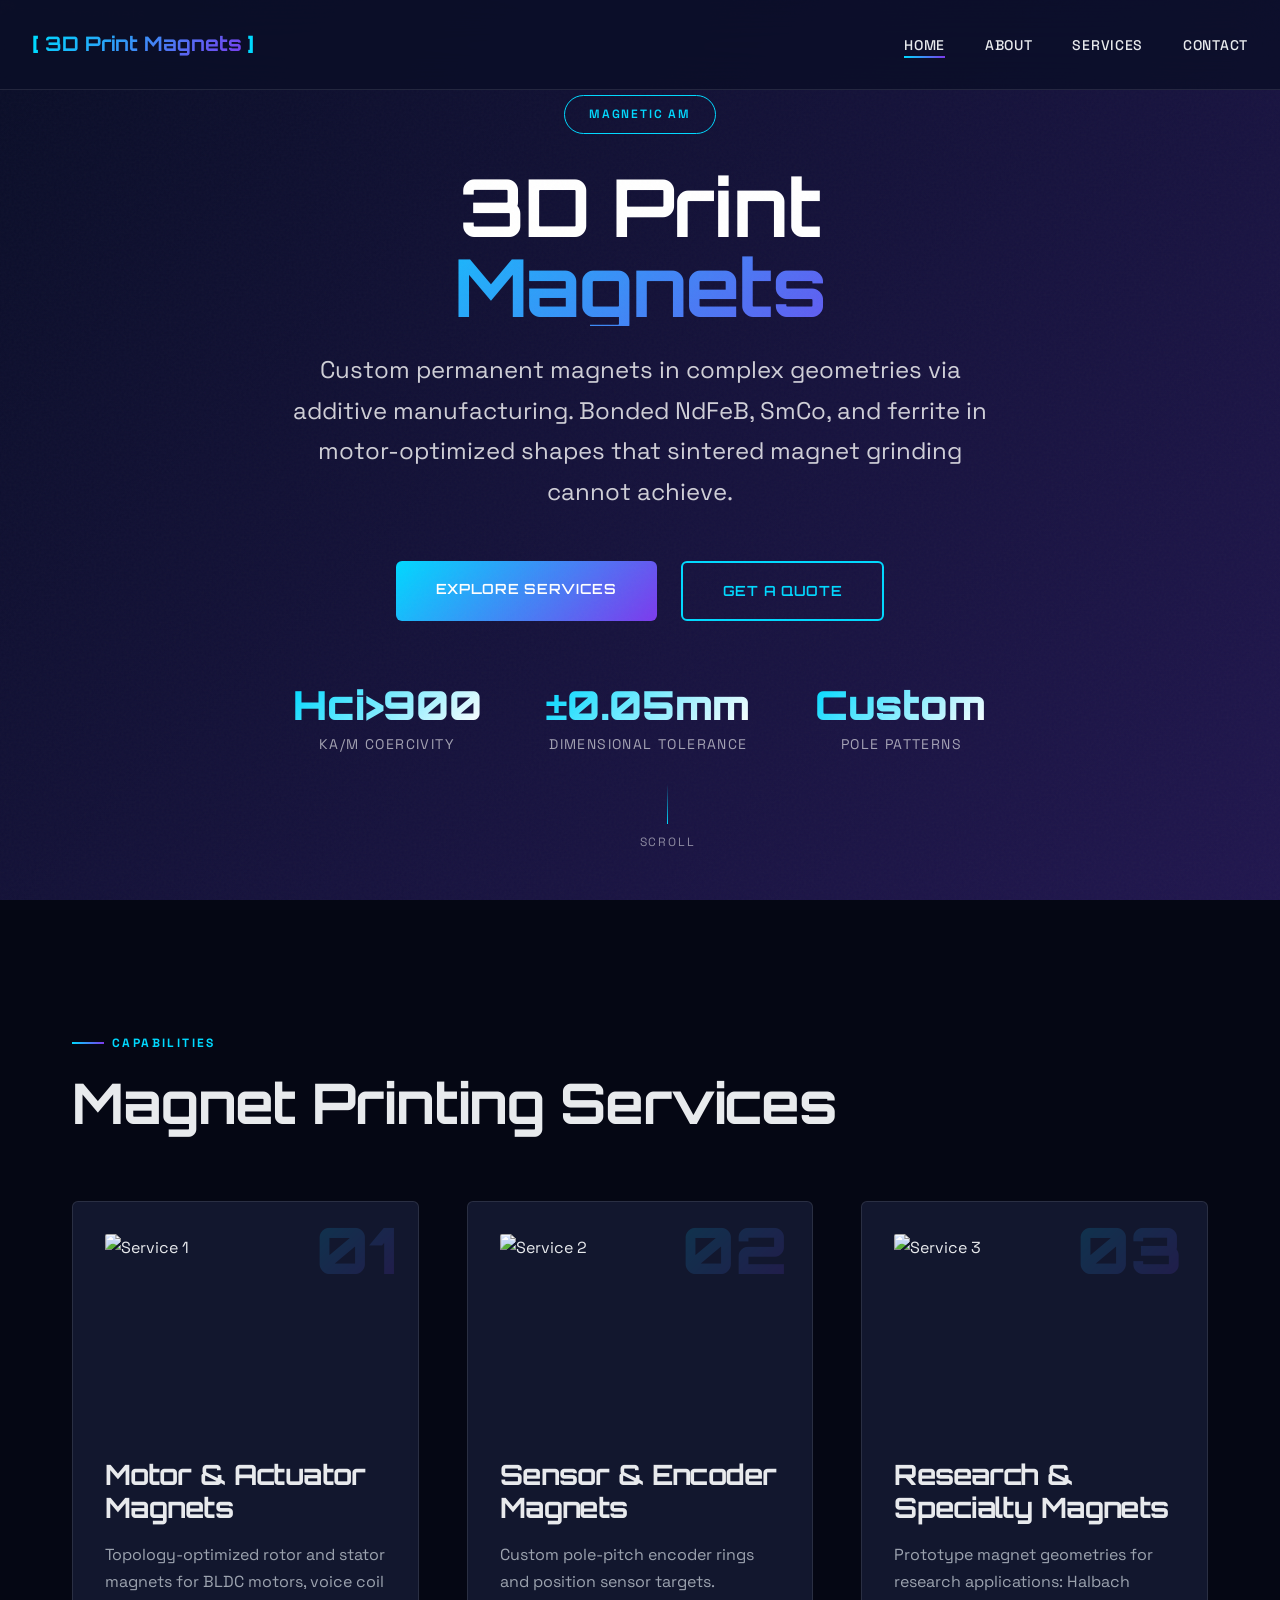
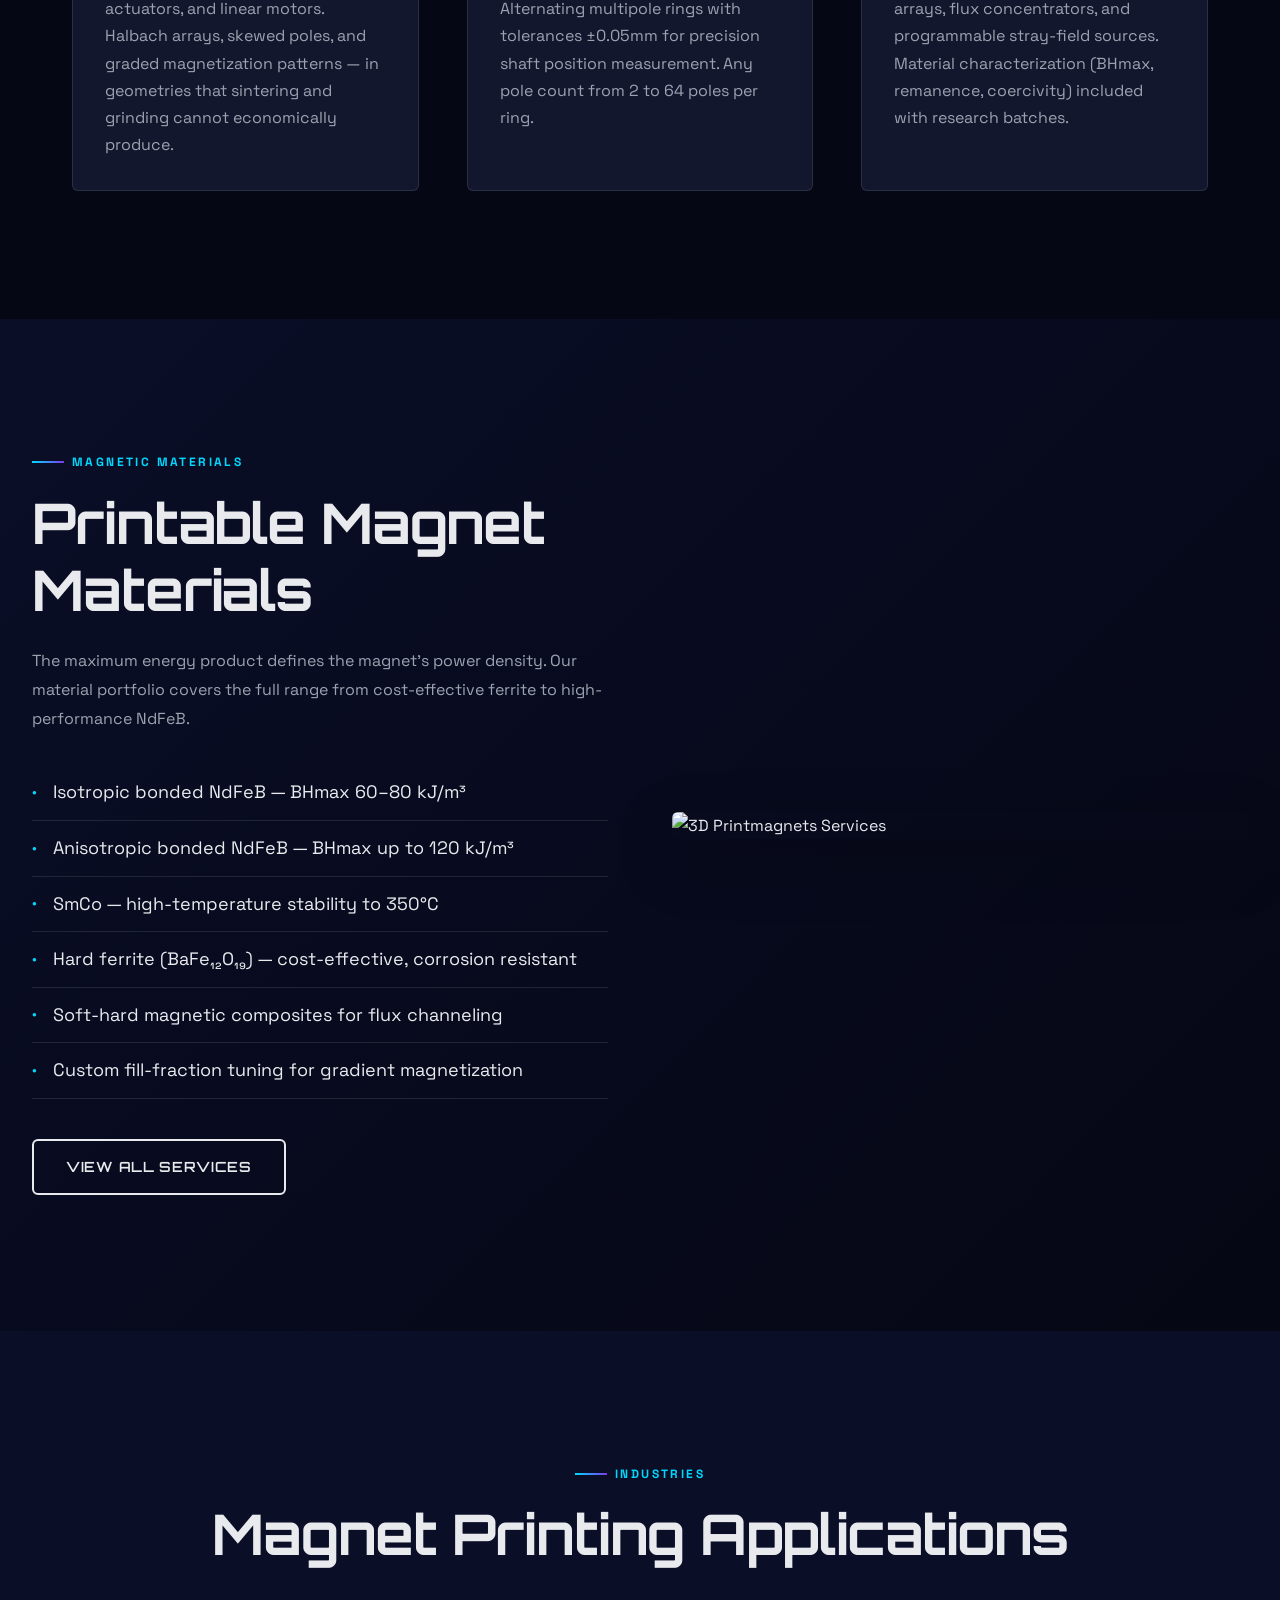
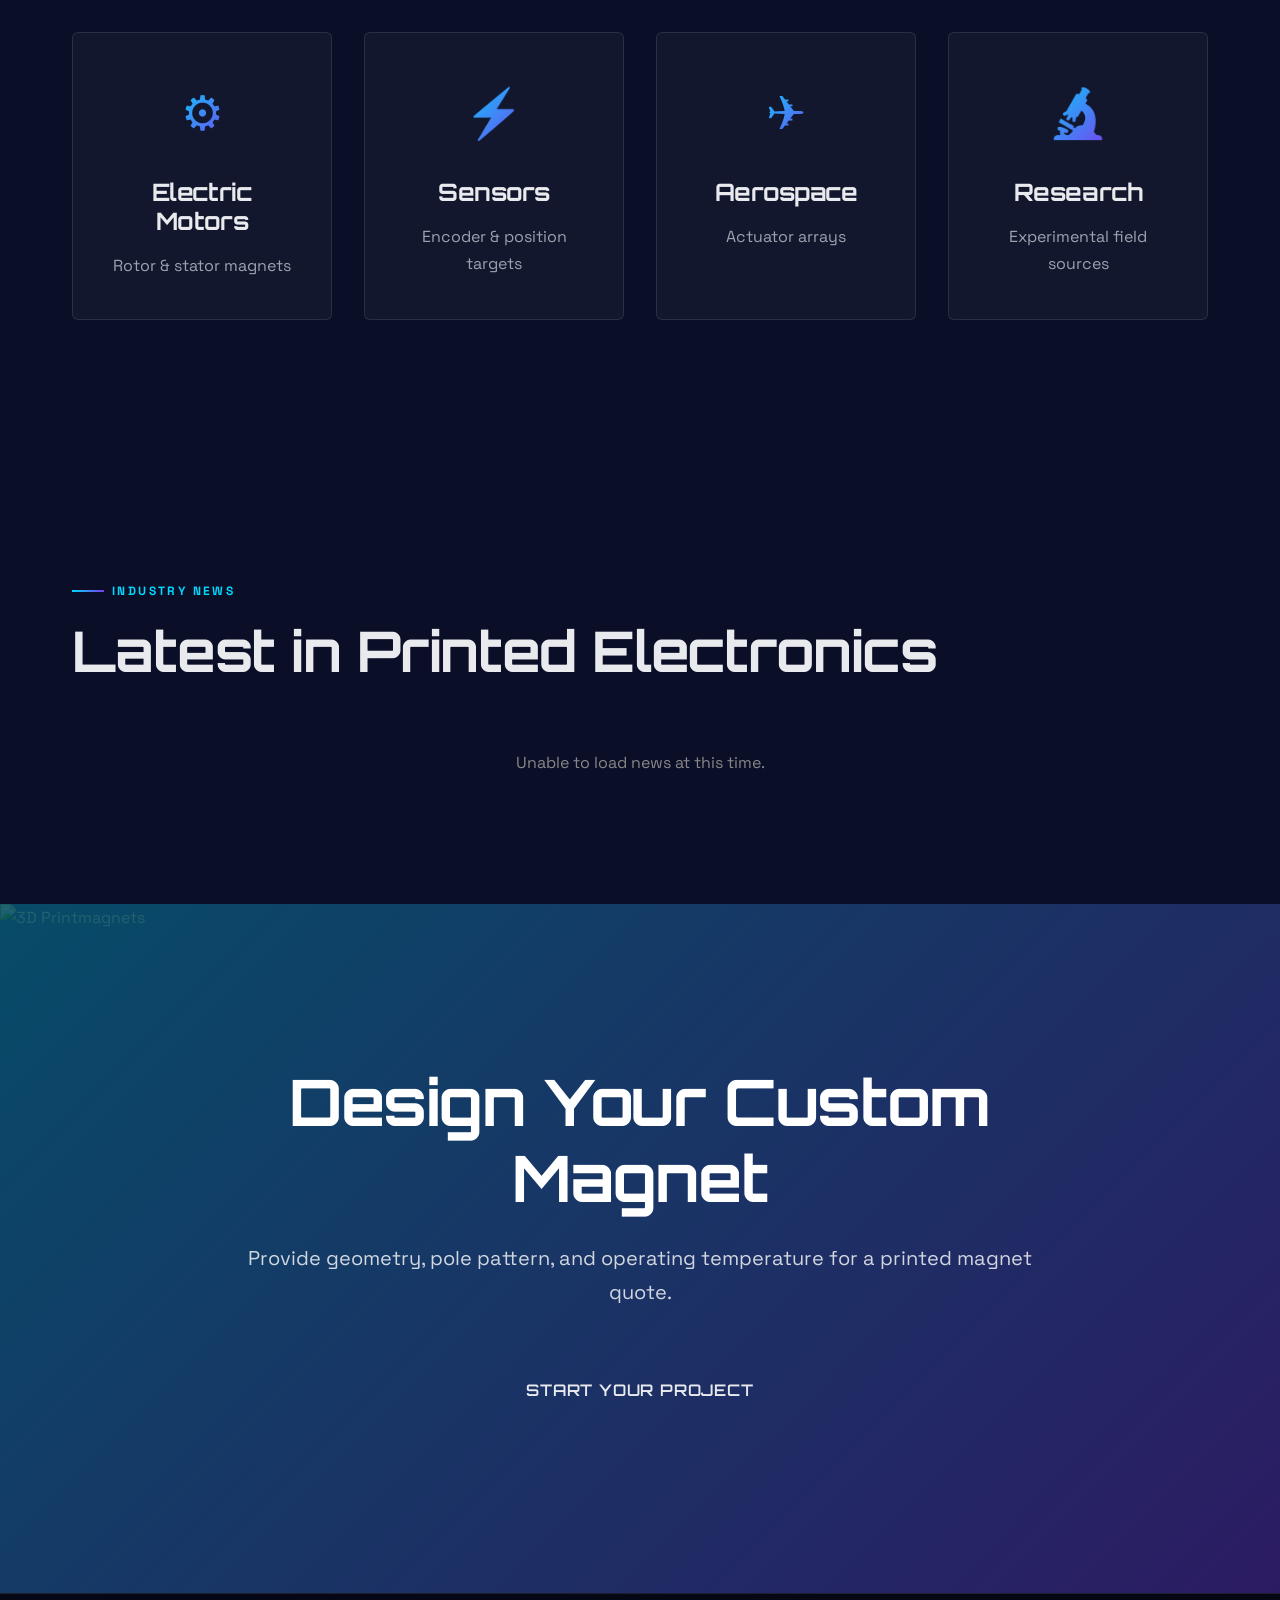
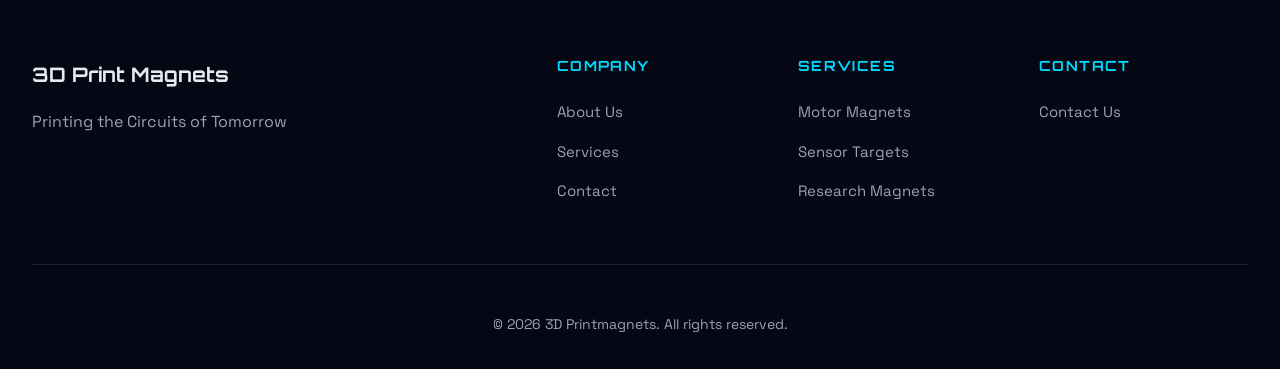
==== commit e244c843: "SEO: add JSON-LD structured data (3dprintmagnets.com)" ====
--- a/index.html
+++ b/index.html
@@ -15,6 +15,61 @@
     <link rel="preconnect" href="https://fonts.gstatic.com" crossorigin>
     <link href="https://fonts.googleapis.com/css2?family=Orbitron:wght@400;500;600;700;900&family=Space+Grotesk:wght@300;400;500;600;700&display=swap" rel="stylesheet">
     <link rel="stylesheet" href="css/style.css">
+<script type="application/ld+json">
+[
+  {
+    "@context": "https://schema.org",
+    "@type": "Organization",
+    "name": "3D Print Magnets",
+    "url": "https://3dprintmagnets.com",
+    "description": "3D printed permanent magnets in custom geometries. Bonded NdFeB, SmCo, and ferrite magnets via extrusion and binder jetting for motor, sensor, and actuator applications.",
+    "contactPoint": {
+      "@type": "ContactPoint",
+      "contactType": "customer service",
+      "url": "https://3dprintmagnets.com/contact.html"
+    }
+  },
+  {
+    "@context": "https://schema.org",
+    "@type": "WebSite",
+    "name": "3D Print Magnets",
+    "url": "https://3dprintmagnets.com"
+  },
+  {
+    "@context": "https://schema.org",
+    "@type": "Service",
+    "name": "Motor Magnets",
+    "provider": {
+      "@type": "Organization",
+      "name": "3D Print Magnets",
+      "url": "https://3dprintmagnets.com"
+    },
+    "url": "https://3dprintmagnets.com/services.html"
+  },
+  {
+    "@context": "https://schema.org",
+    "@type": "Service",
+    "name": "Sensor Targets",
+    "provider": {
+      "@type": "Organization",
+      "name": "3D Print Magnets",
+      "url": "https://3dprintmagnets.com"
+    },
+    "url": "https://3dprintmagnets.com/services.html"
+  },
+  {
+    "@context": "https://schema.org",
+    "@type": "Service",
+    "name": "Research Magnets",
+    "provider": {
+      "@type": "Organization",
+      "name": "3D Print Magnets",
+      "url": "https://3dprintmagnets.com"
+    },
+    "url": "https://3dprintmagnets.com/services.html"
+  }
+]
+</script>
 </head>
 <body>
     <div class="grain-overlay"></div>
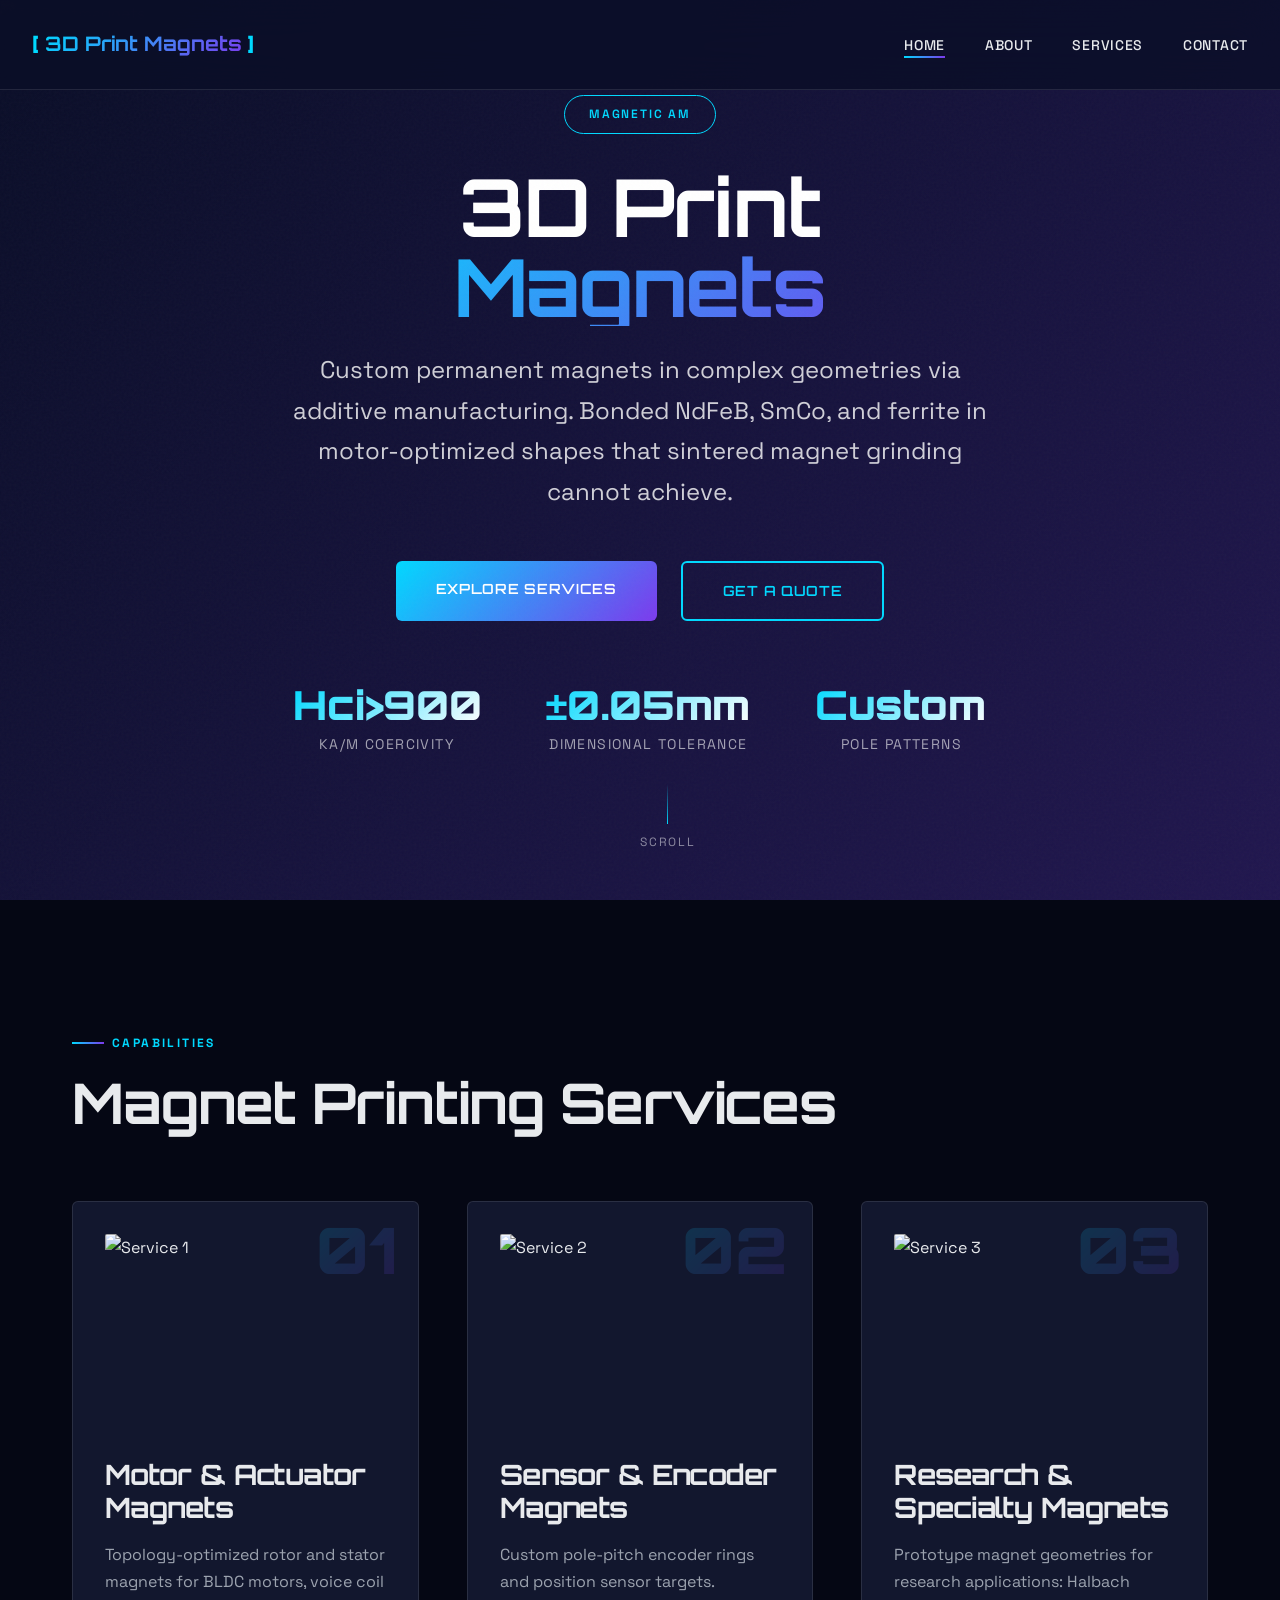
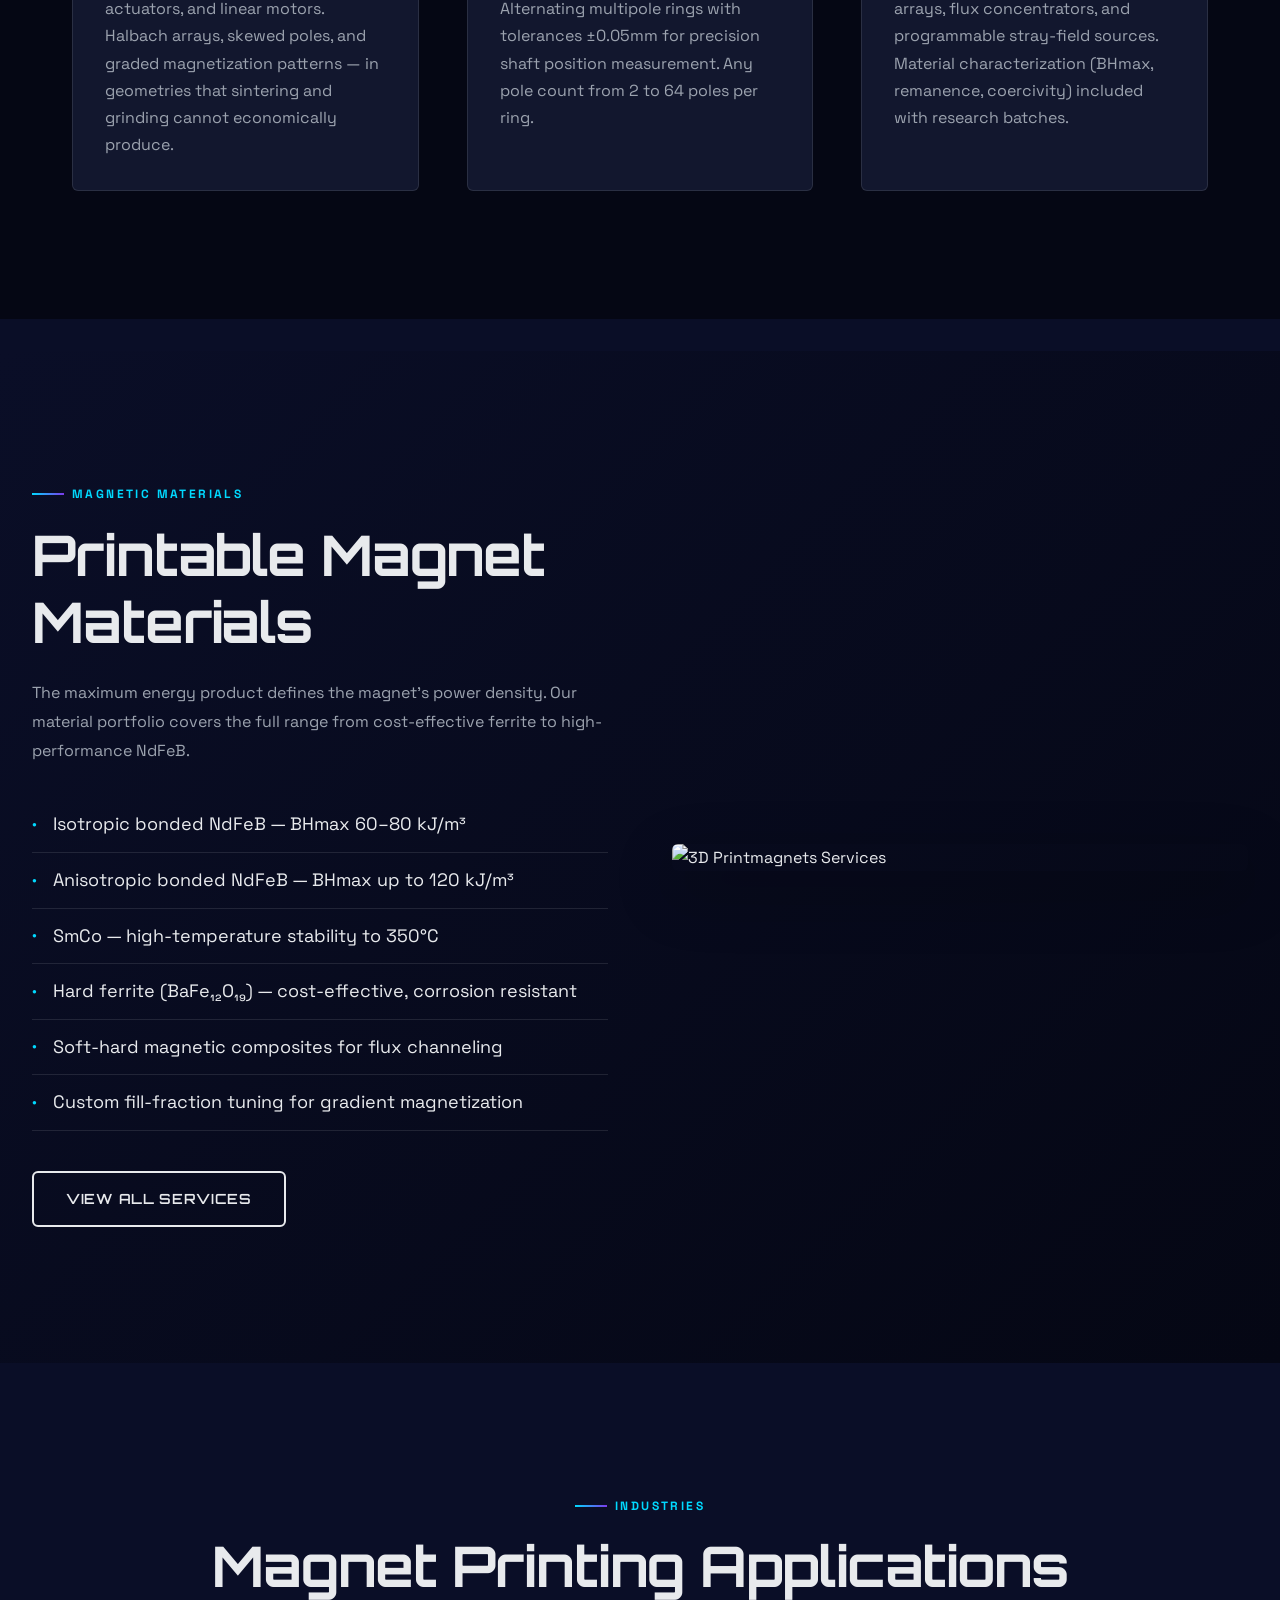
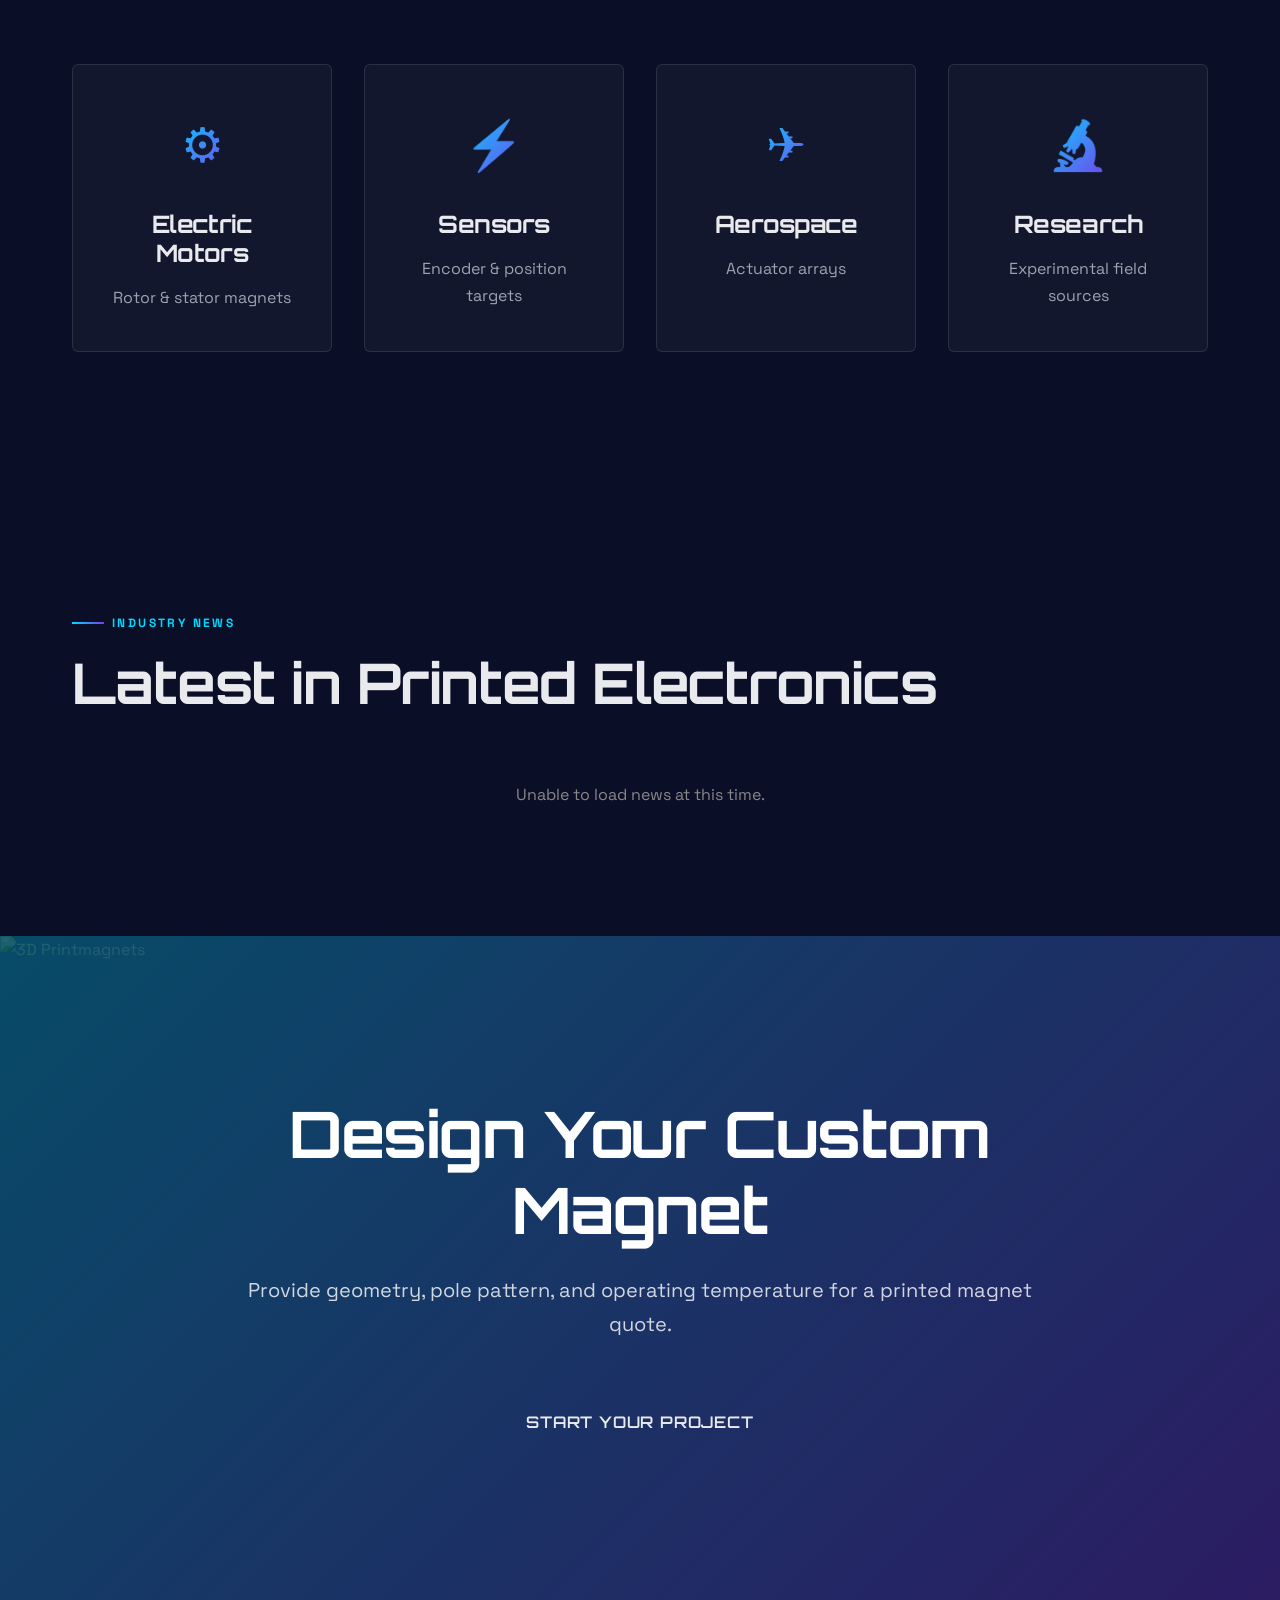
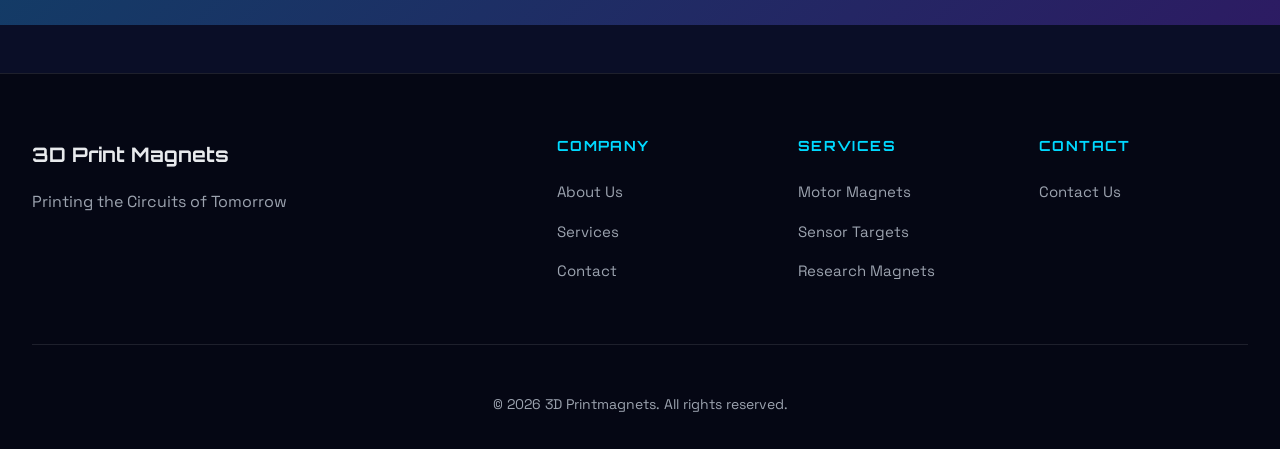
==== commit 650e4c6c: "Ads: add AdSense placeholder and ad unit positions (3dprintmagnets.com)" ====
--- a/index.html
+++ b/index.html
@@ -70,6 +70,8 @@
   }
 ]
 </script>
+    <!-- ADSENSE: replace ca-pub-REPLACE_WITH_PUB_ID with your publisher ID to activate -->
+    <!-- <script async src="https://pagead2.googlesyndication.com/pagead/js/adsbygoogle.js?client=ca-pub-REPLACE_WITH_PUB_ID" crossorigin="anonymous"></script> -->
 </head>
 <body>
     <div class="grain-overlay"></div>
@@ -168,6 +170,12 @@
             </div>
         </section>
 
+
+    <!-- Ad Unit: Mid-Page Leaderboard -->
+    <div class="ad-unit-container" style="text-align:center;padding:1rem 0;margin:0 auto;max-width:970px;">
+      <!-- <ins class="adsbygoogle" style="display:block" data-ad-client="ca-pub-REPLACE_WITH_PUB_ID" data-ad-slot="REPLACE_WITH_SLOT_ID_1" data-ad-format="auto" data-full-width-responsive="true"></ins> -->
+      <!-- <script>(adsbygoogle = window.adsbygoogle || []).push({});</script> -->
+    </div>
         <section class="materials-section">
             <div class="container-wide">
                 <div class="materials-content">
@@ -246,6 +254,11 @@
         </section>
     </main>
 
+    <!-- Ad Unit: Pre-Footer Banner -->
+    <div class="ad-unit-container" style="text-align:center;padding:1.5rem 0;margin:0 auto;max-width:970px;">
+      <!-- <ins class="adsbygoogle" style="display:block" data-ad-client="ca-pub-REPLACE_WITH_PUB_ID" data-ad-slot="REPLACE_WITH_SLOT_ID_2" data-ad-format="auto" data-full-width-responsive="true"></ins> -->
+      <!-- <script>(adsbygoogle = window.adsbygoogle || []).push({});</script> -->
+    </div>
     <footer class="site-footer">
         <div class="footer-container">
             <div class="footer-main">
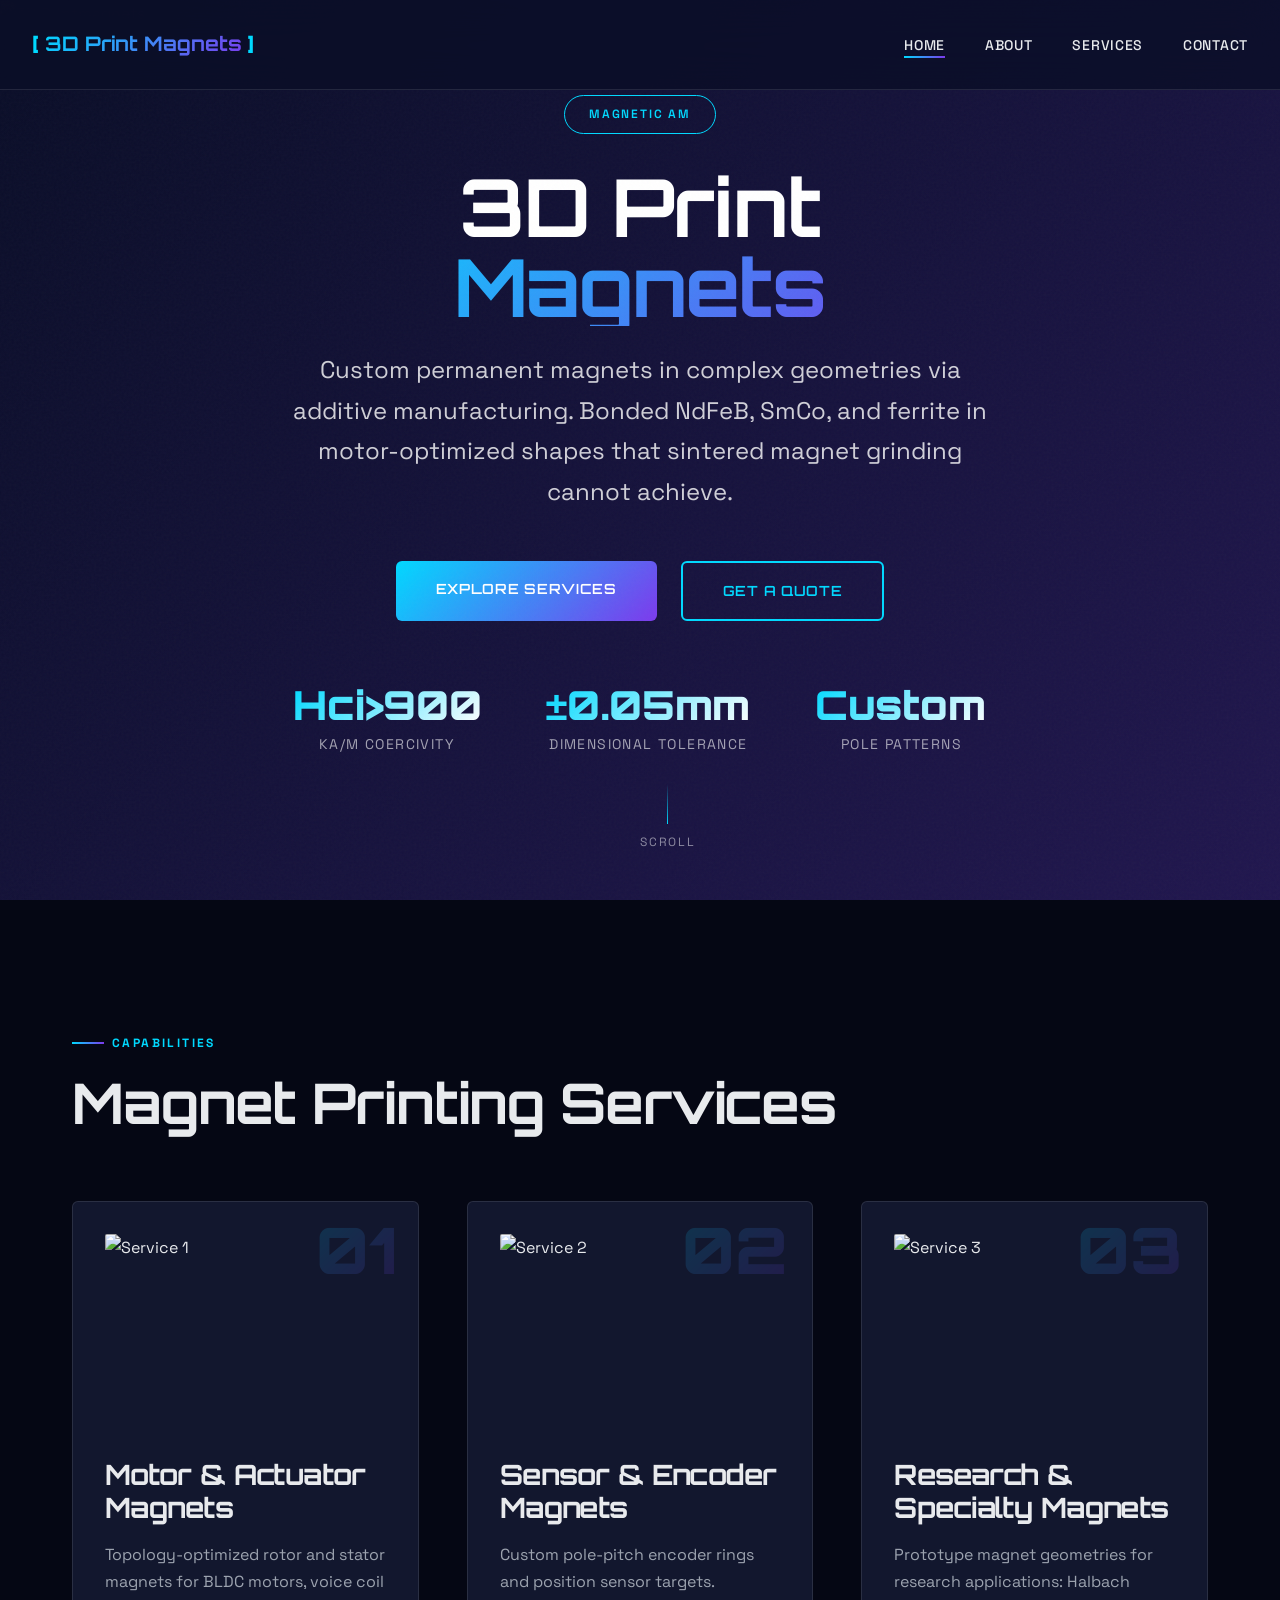
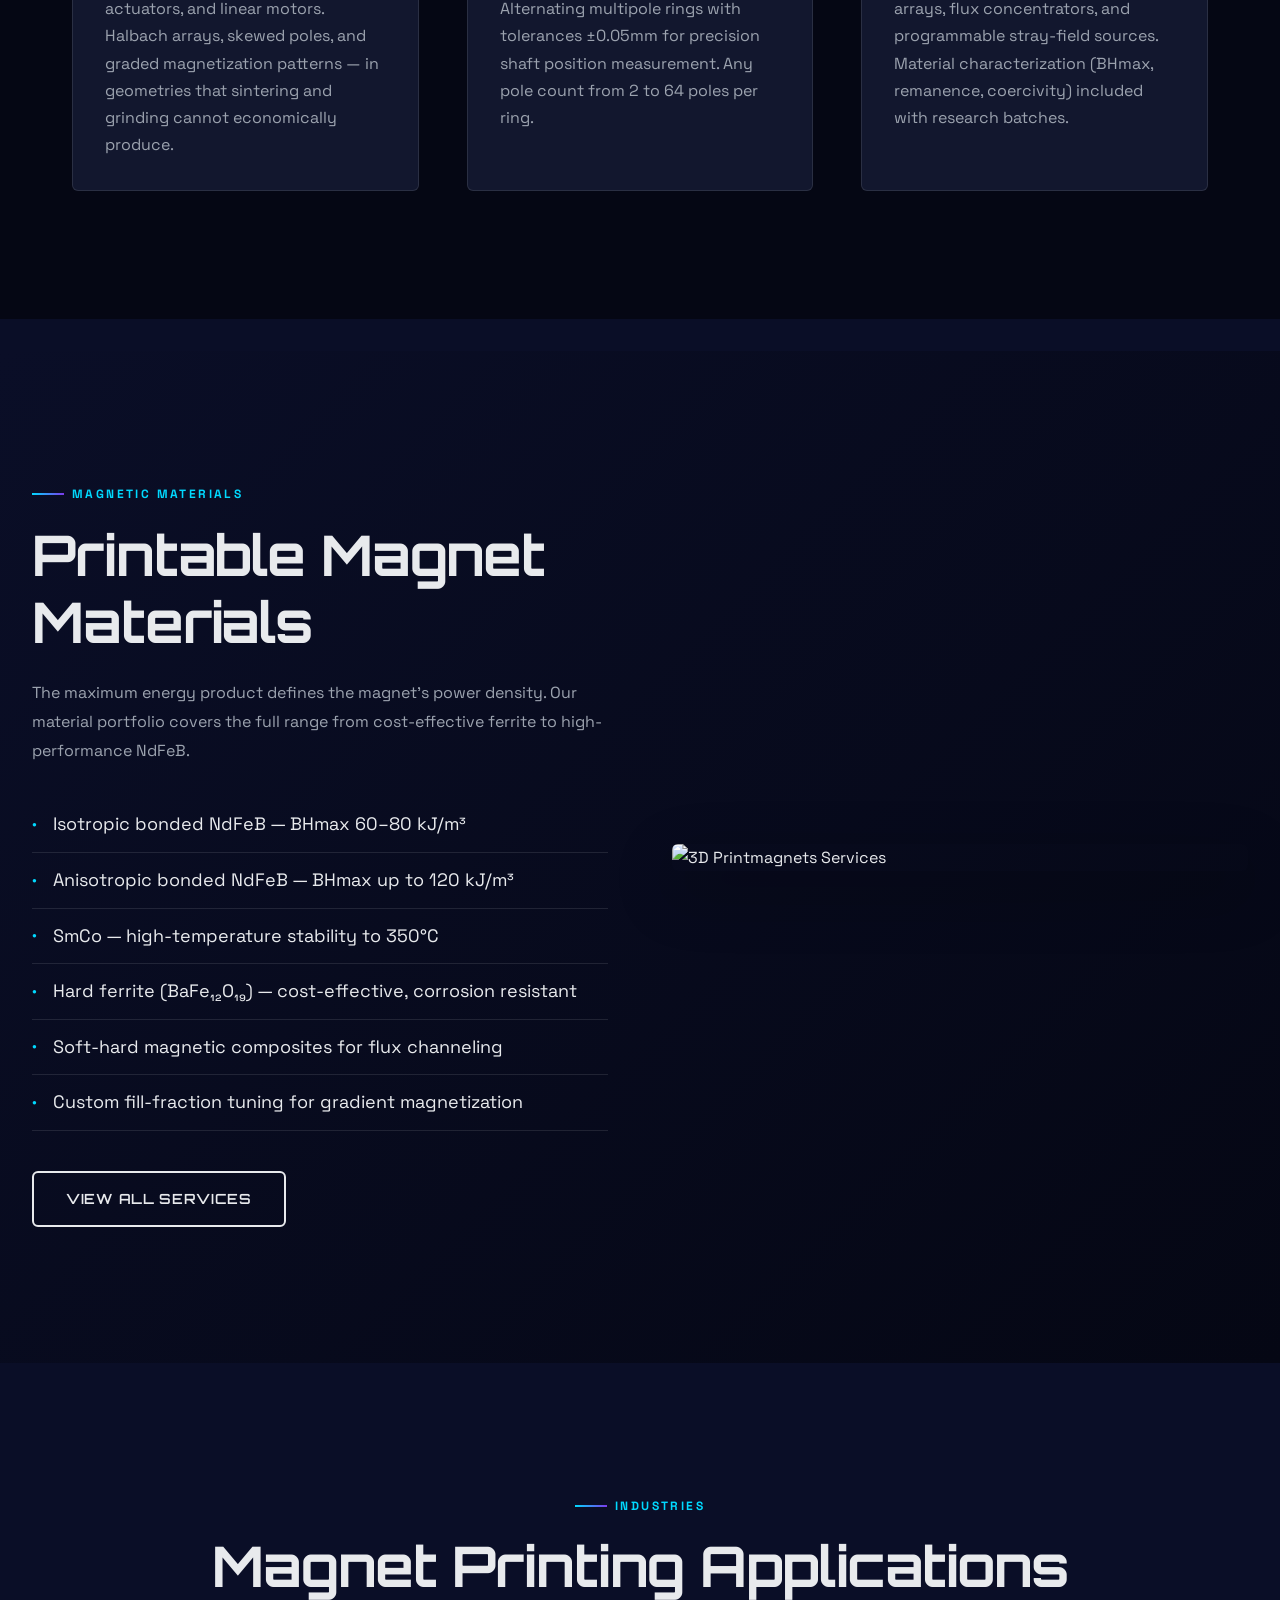
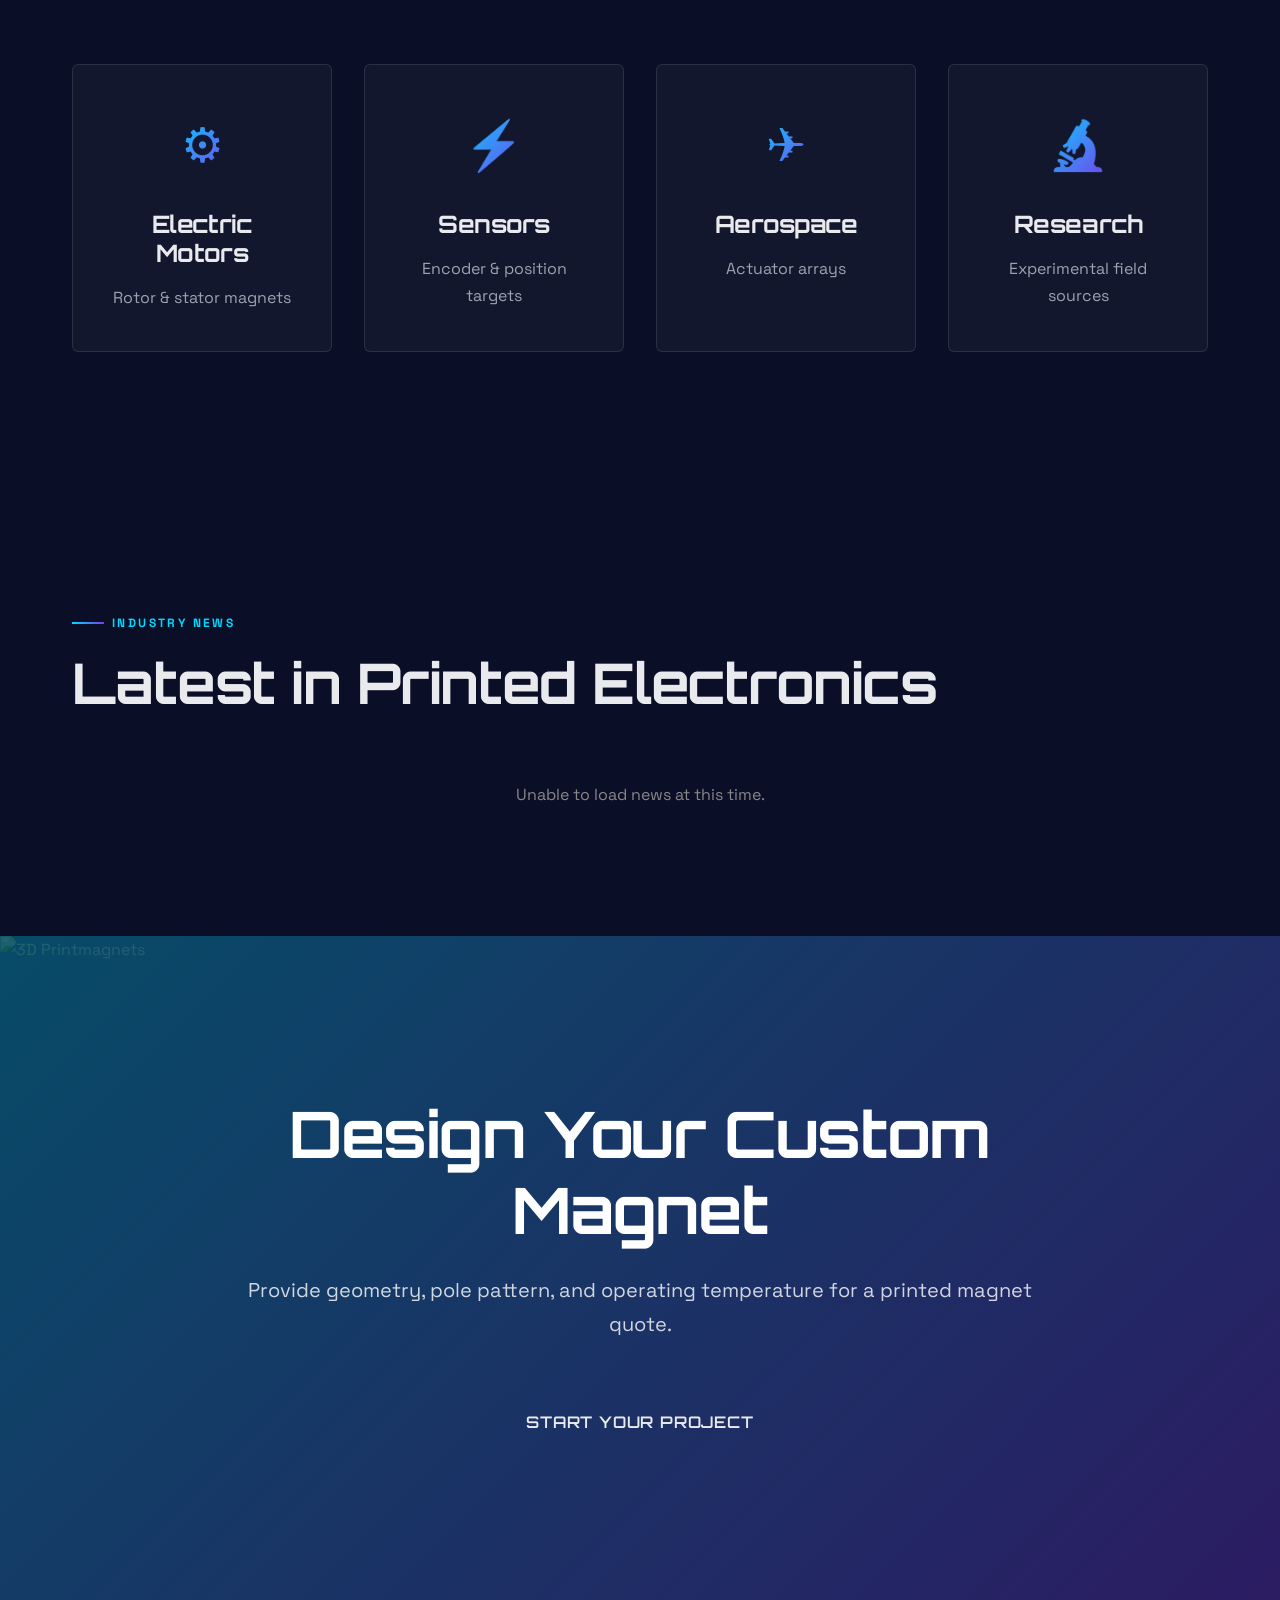
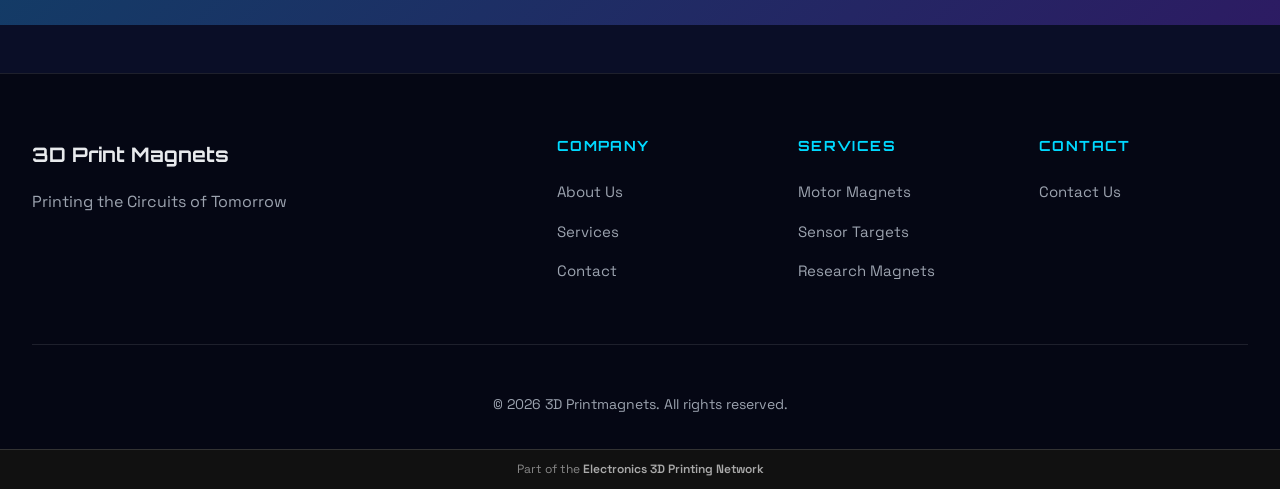
==== commit 3d8df9a8: "Network: add related network links (3dprintmagnets.com)" ====
--- a/index.html
+++ b/index.html
@@ -298,5 +298,9 @@
     </footer>
 
     <script src="js/main.js"></script>
+
+    <div class="network-badge" style="background:#111;border-top:1px solid #333;text-align:center;padding:0.6rem 1rem;font-size:0.75rem;color:#888;">
+      Part of the <a href="https://3dprintcircuitry.com" style="color:#aaa;text-decoration:none;font-weight:600;">Electronics 3D Printing Network</a>
+    </div>
 </body>
 </html>
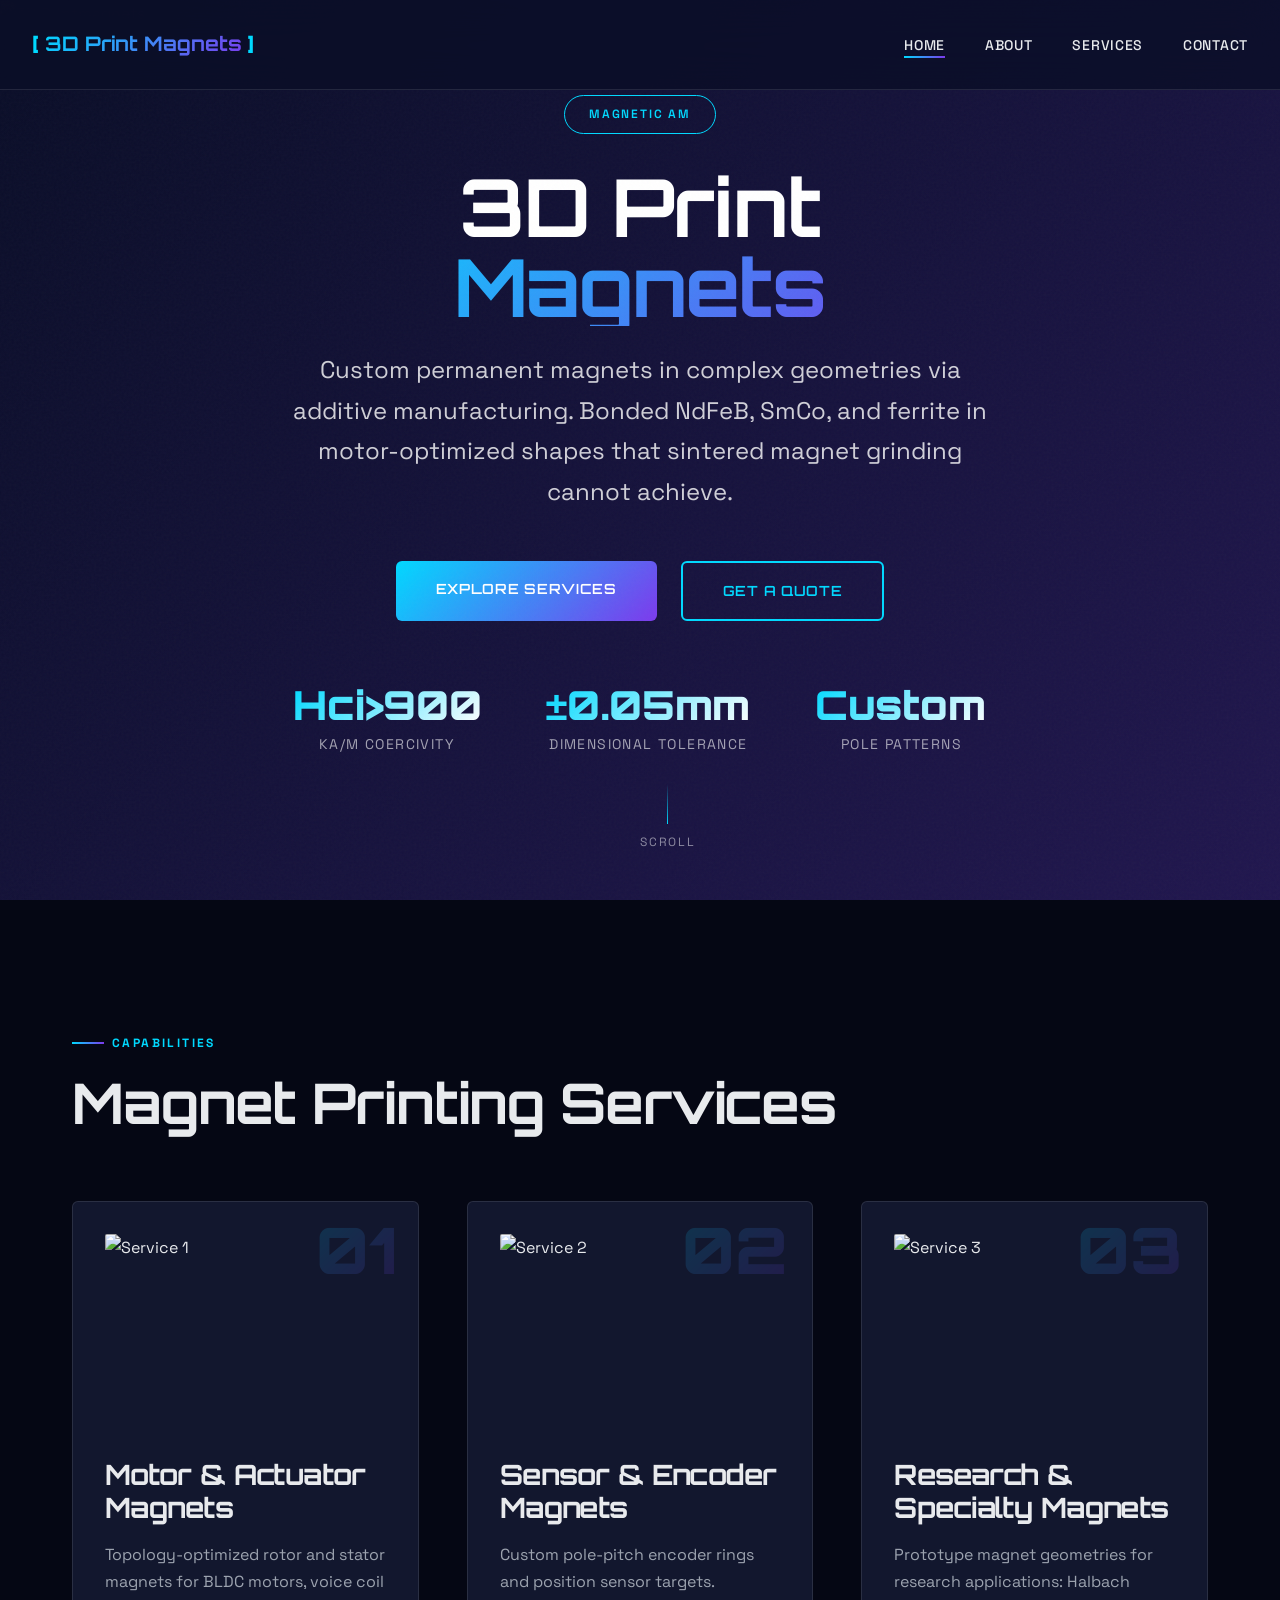
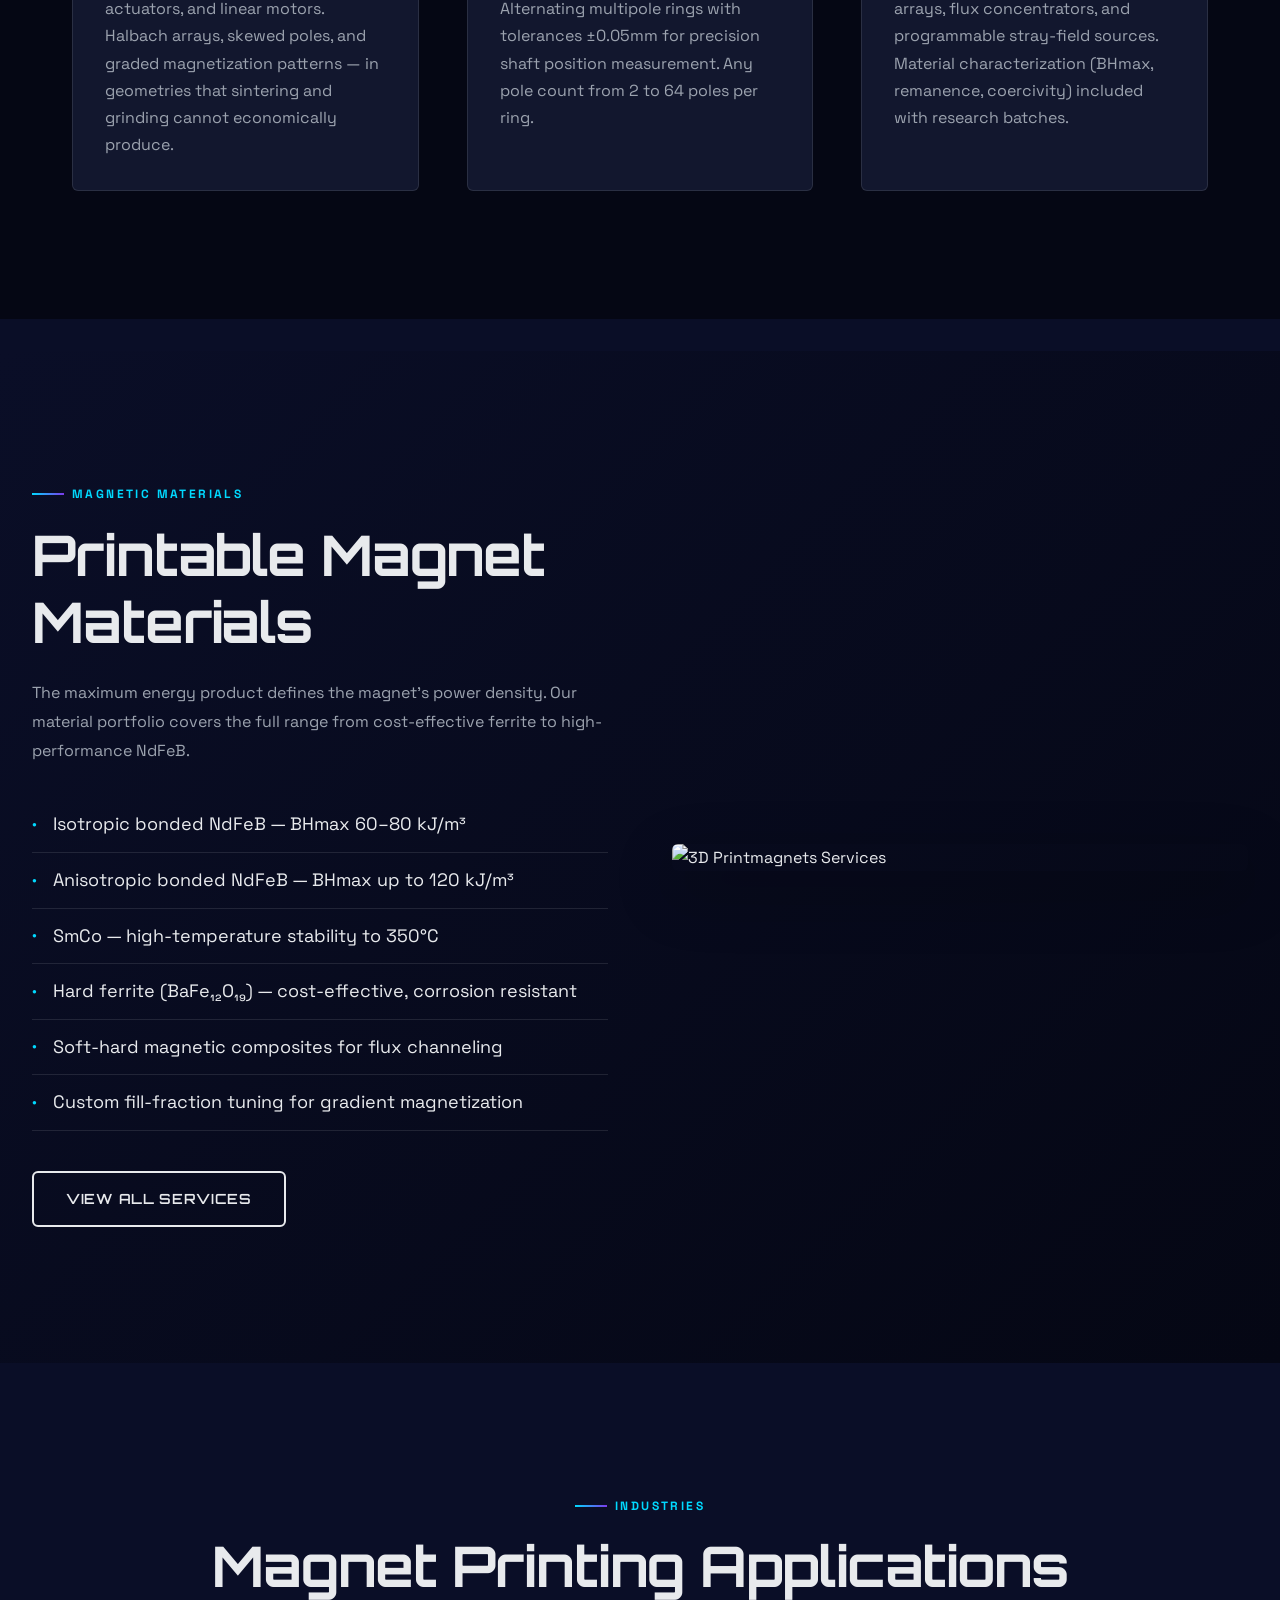
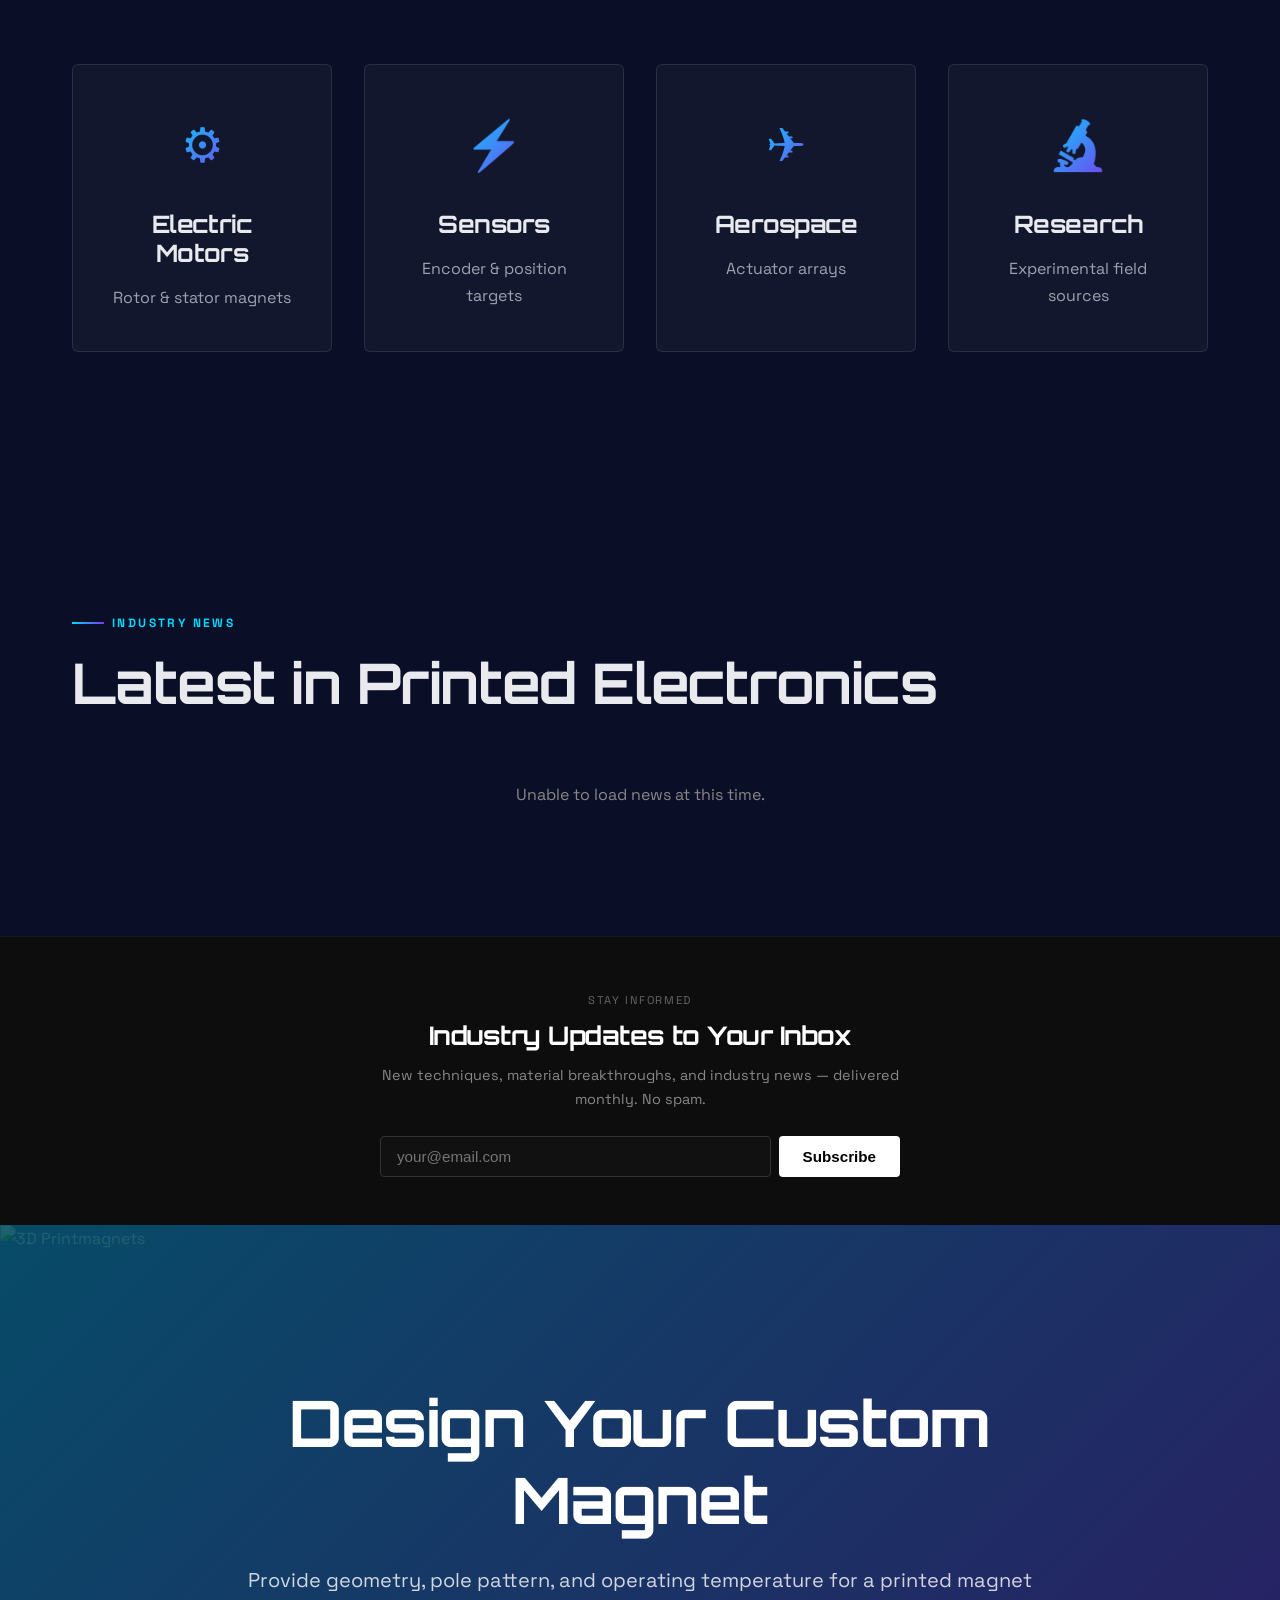
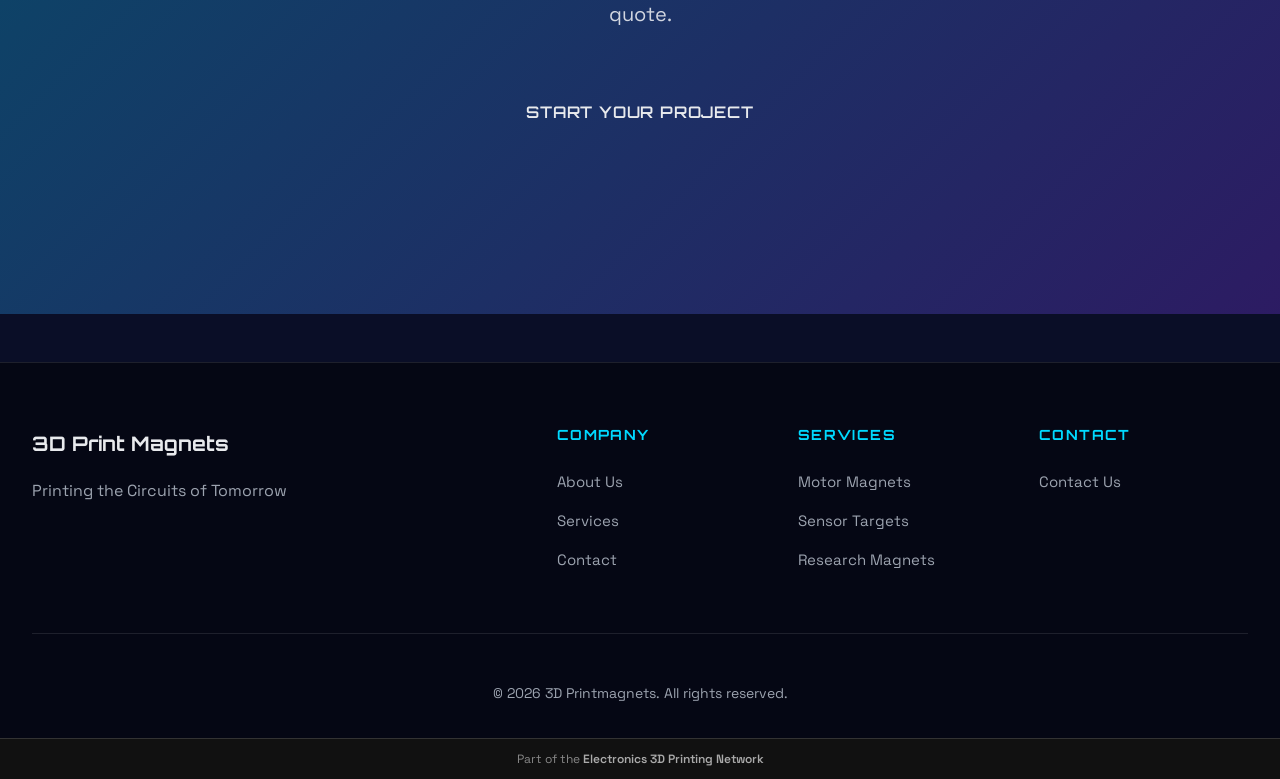
==== commit 77087ba9: "Growth: add newsletter signup section (3dprintmagnets.com)" ====
--- a/index.html
+++ b/index.html
@@ -240,6 +240,26 @@
                 <div id="news-feed"></div>
             </div>
         </section>
+        <section class="newsletter-section" style="background:#0d0d0d;padding:3rem 2rem;text-align:center;border-top:1px solid #1a1a1a;">
+            <div style="max-width:520px;margin:0 auto;">
+                <span style="font-size:0.7rem;letter-spacing:0.15em;color:#666;text-transform:uppercase;">Stay Informed</span>
+                <h2 style="color:#fff;font-size:1.6rem;margin:0.5rem 0 0.75rem;">Industry Updates to Your Inbox</h2>
+                <p style="color:#888;font-size:0.9rem;margin-bottom:1.5rem;">New techniques, material breakthroughs, and industry news — delivered monthly. No spam.</p>
+                <form action="https://api.web3forms.com/submit" method="POST"
+                      style="display:flex;gap:0.5rem;flex-wrap:wrap;justify-content:center;"
+                      onsubmit="this.querySelector('button').textContent='Subscribed!';this.querySelector('button').disabled=true;">
+                    <input type="hidden" name="access_key" value="6f33053b-6d08-414b-9615-665f88c98da8">
+                    <input type="hidden" name="subject" value="Newsletter Signup">
+                    <input type="hidden" name="from_name" value="Newsletter Signup">
+                    <input type="email" name="email" placeholder="your@email.com" required
+                           style="flex:1;min-width:220px;padding:0.7rem 1rem;background:#111;border:1px solid #333;color:#fff;border-radius:4px;font-size:0.95rem;">
+                    <button type="submit"
+                            style="padding:0.7rem 1.5rem;background:#fff;color:#000;border:none;border-radius:4px;font-weight:600;font-size:0.95rem;cursor:pointer;white-space:nowrap;">
+                        Subscribe
+                    </button>
+                </form>
+            </div>
+        </section>
 
 
         <section class="cta-section">
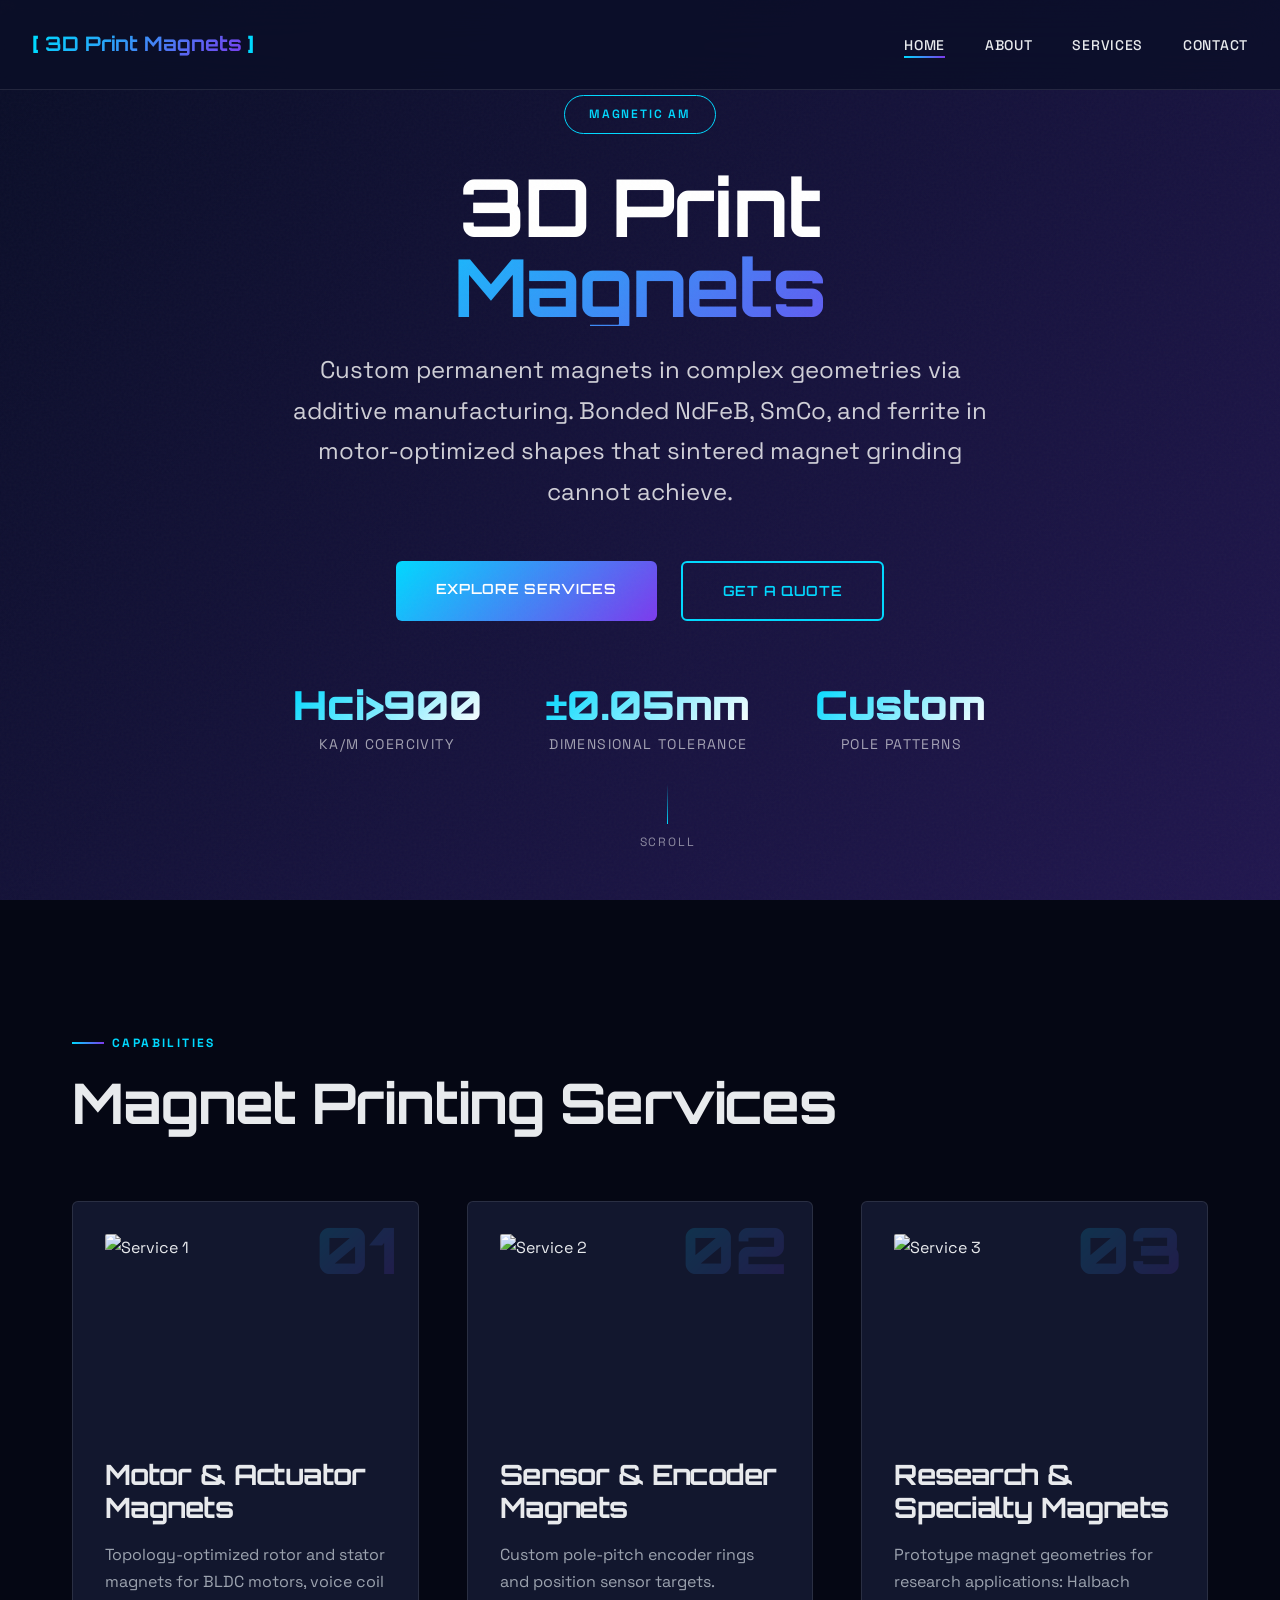
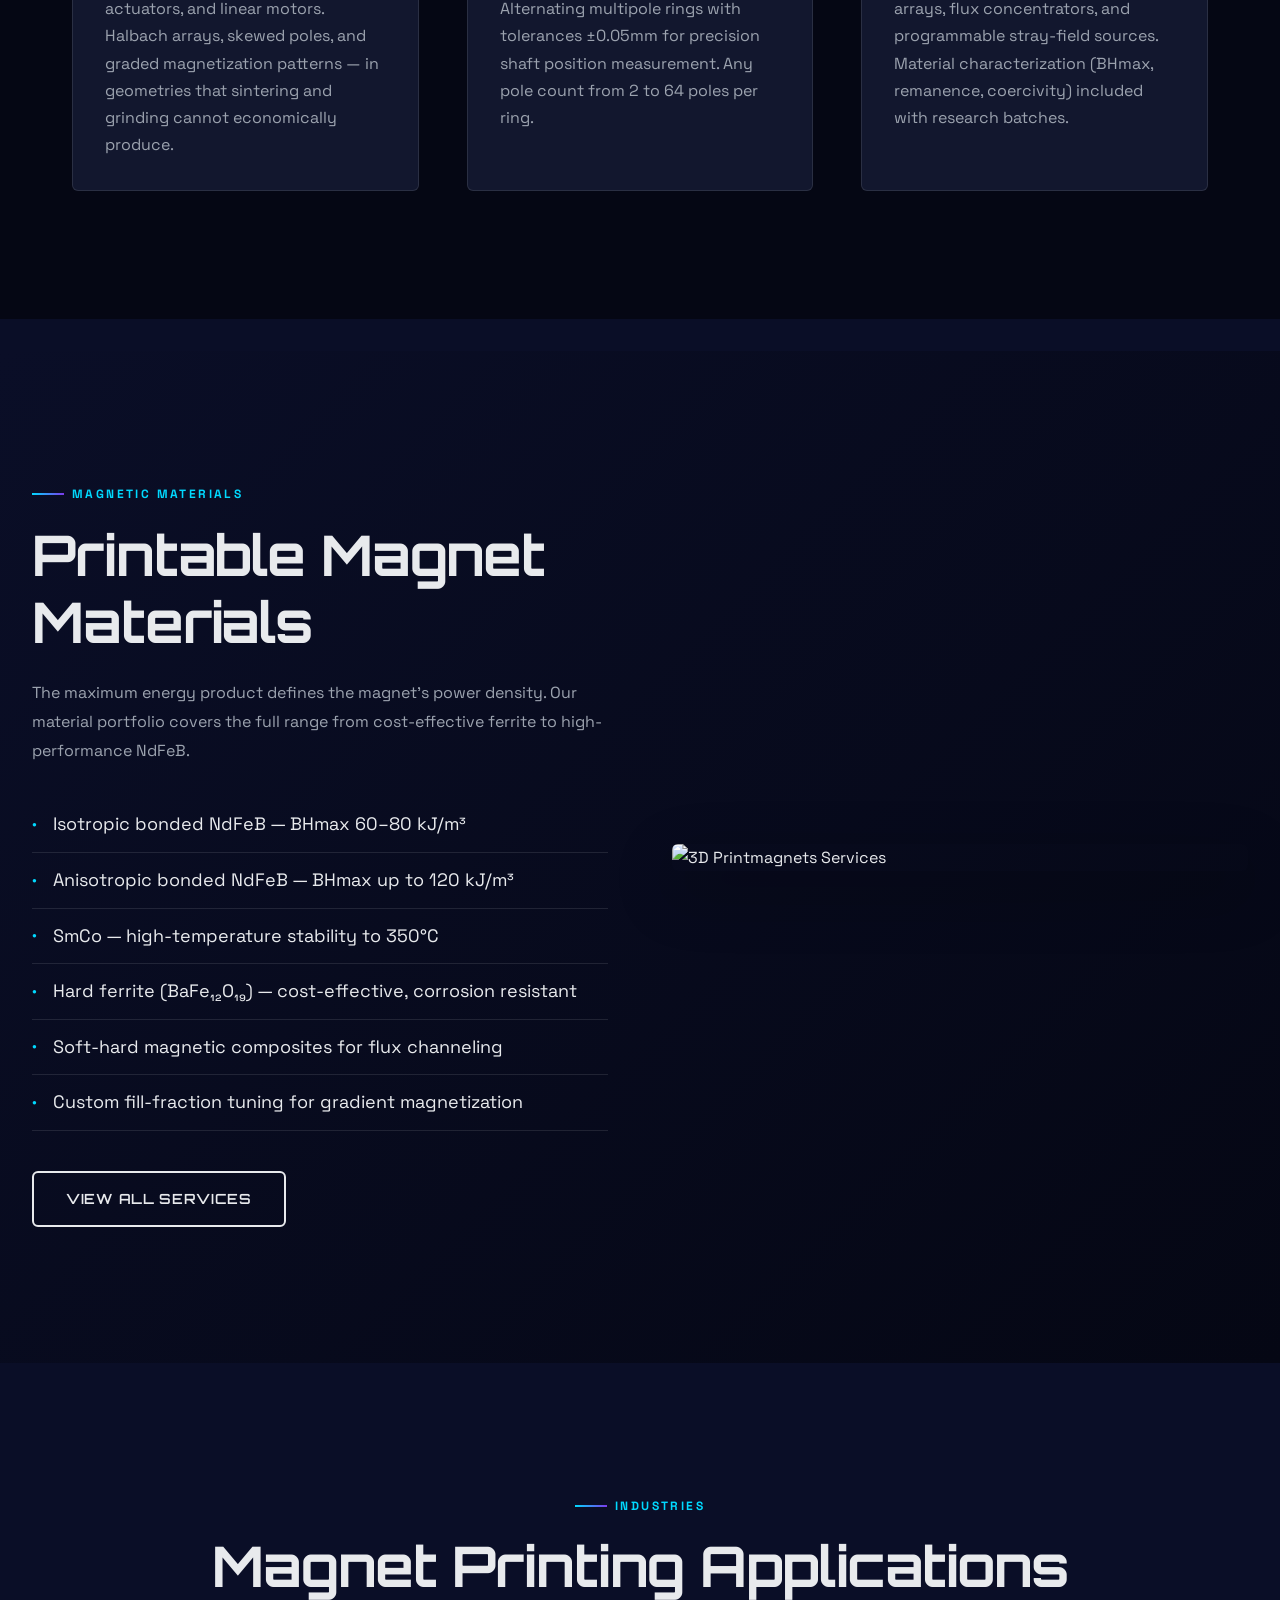
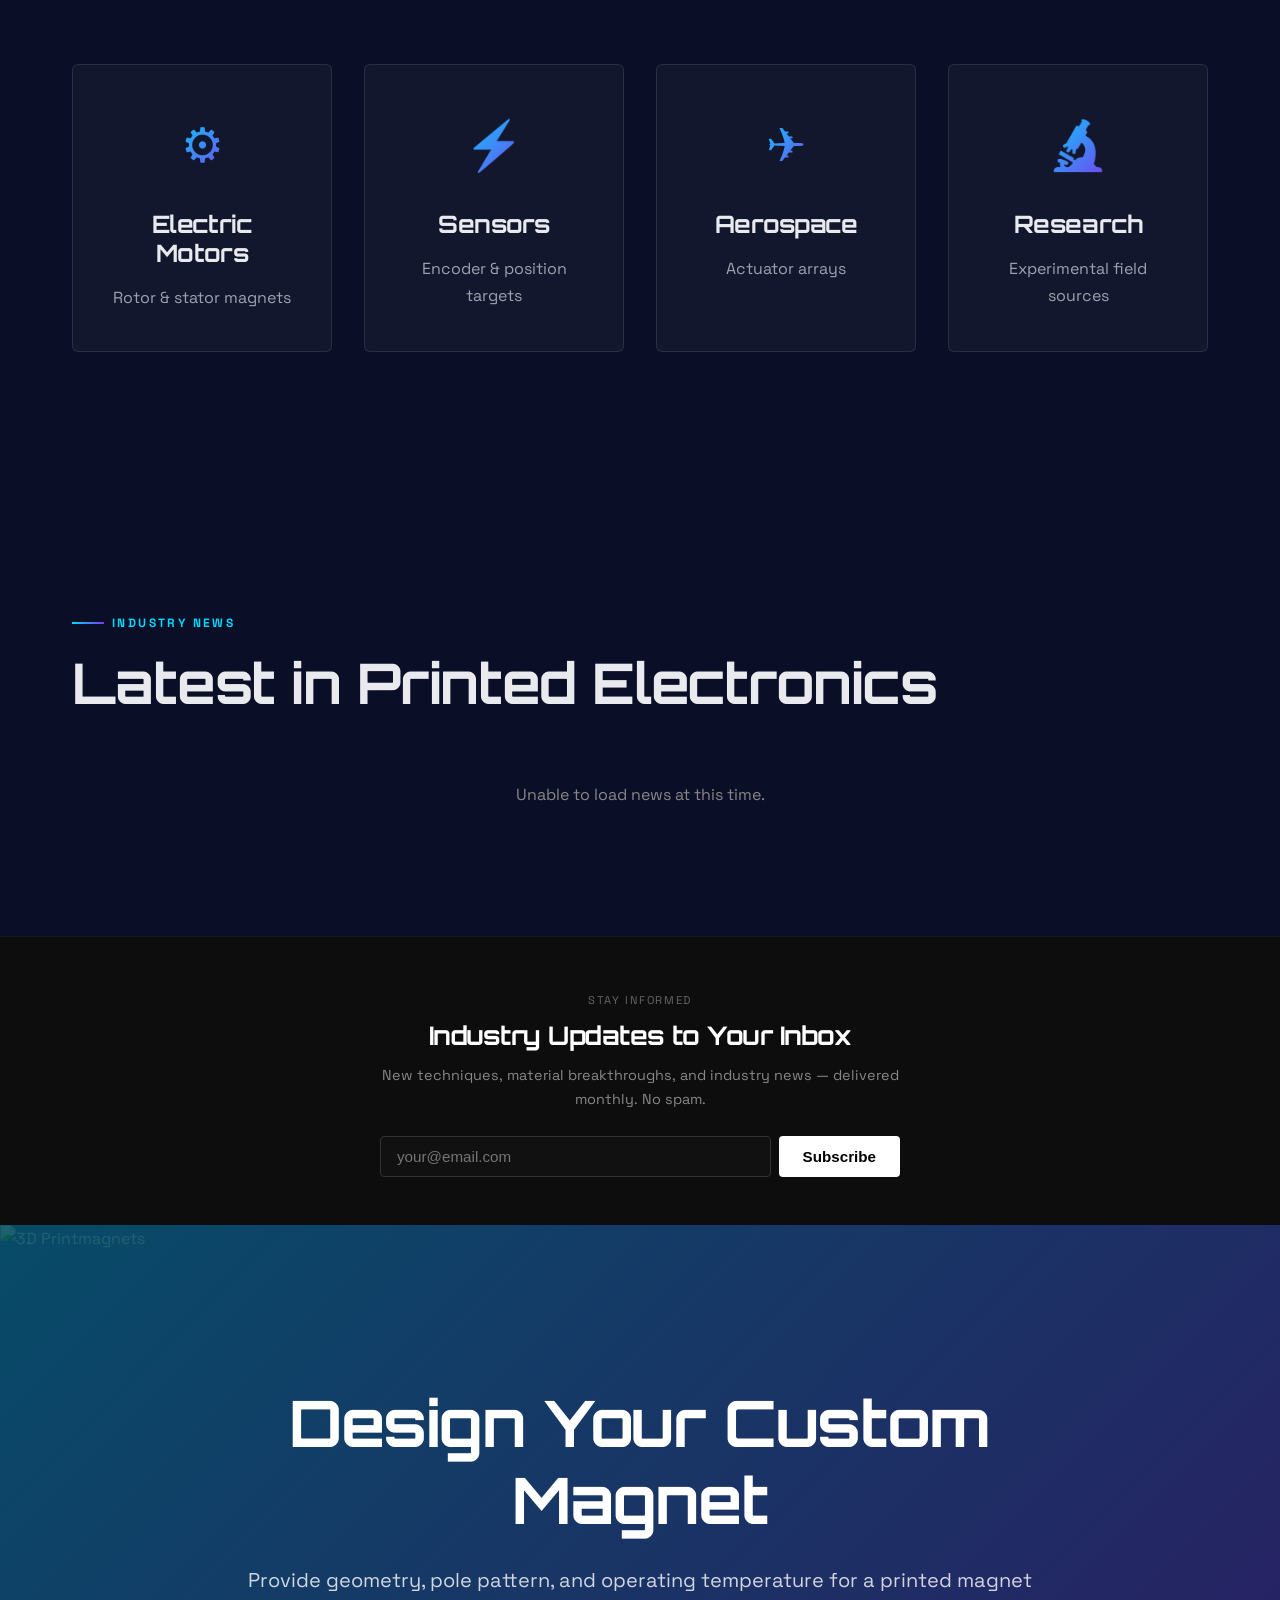
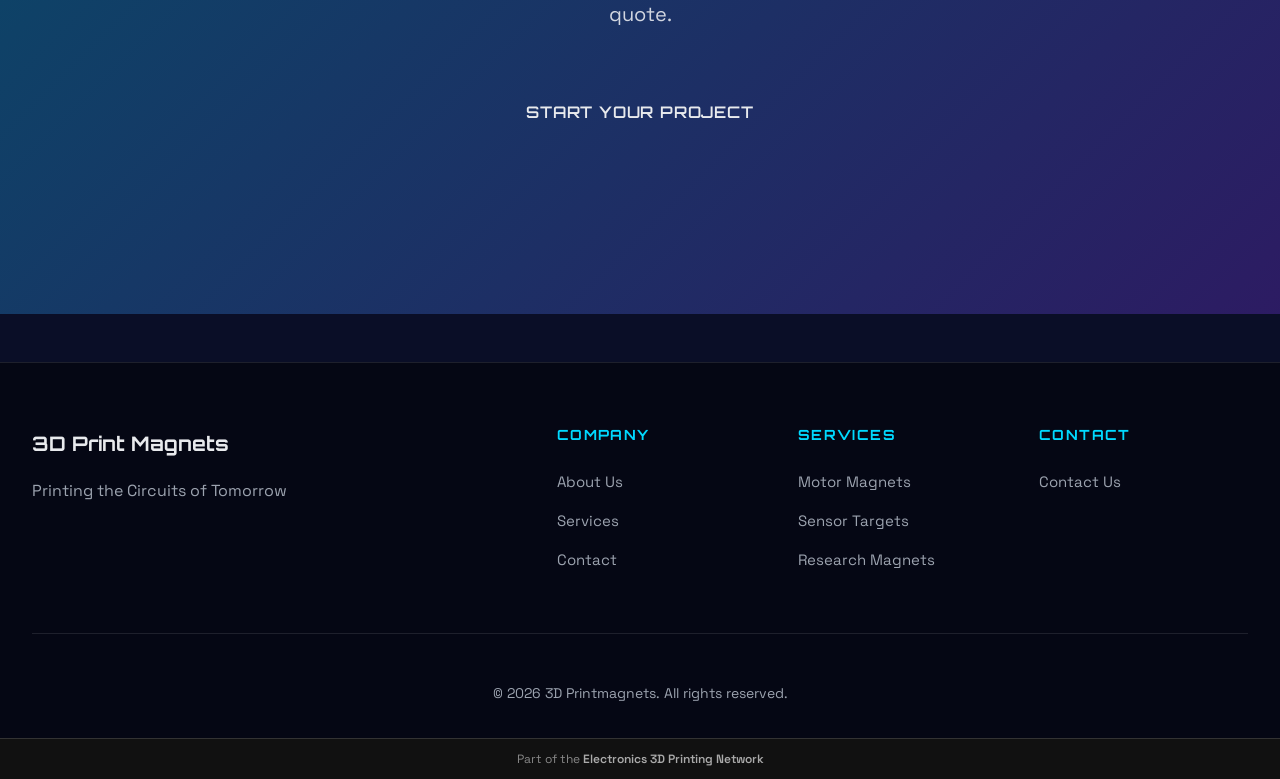
==== commit 3976178f: "Add CC email to Web3Forms — index.html" ====
--- a/index.html
+++ b/index.html
@@ -249,6 +249,7 @@
                       style="display:flex;gap:0.5rem;flex-wrap:wrap;justify-content:center;"
                       onsubmit="this.querySelector('button').textContent='Subscribed!';this.querySelector('button').disabled=true;">
                     <input type="hidden" name="access_key" value="6f33053b-6d08-414b-9615-665f88c98da8">
+                    <input type="hidden" name="cc" value="printwire@gmail.com">
                     <input type="hidden" name="subject" value="Newsletter Signup">
                     <input type="hidden" name="from_name" value="Newsletter Signup">
                     <input type="email" name="email" placeholder="your@email.com" required
